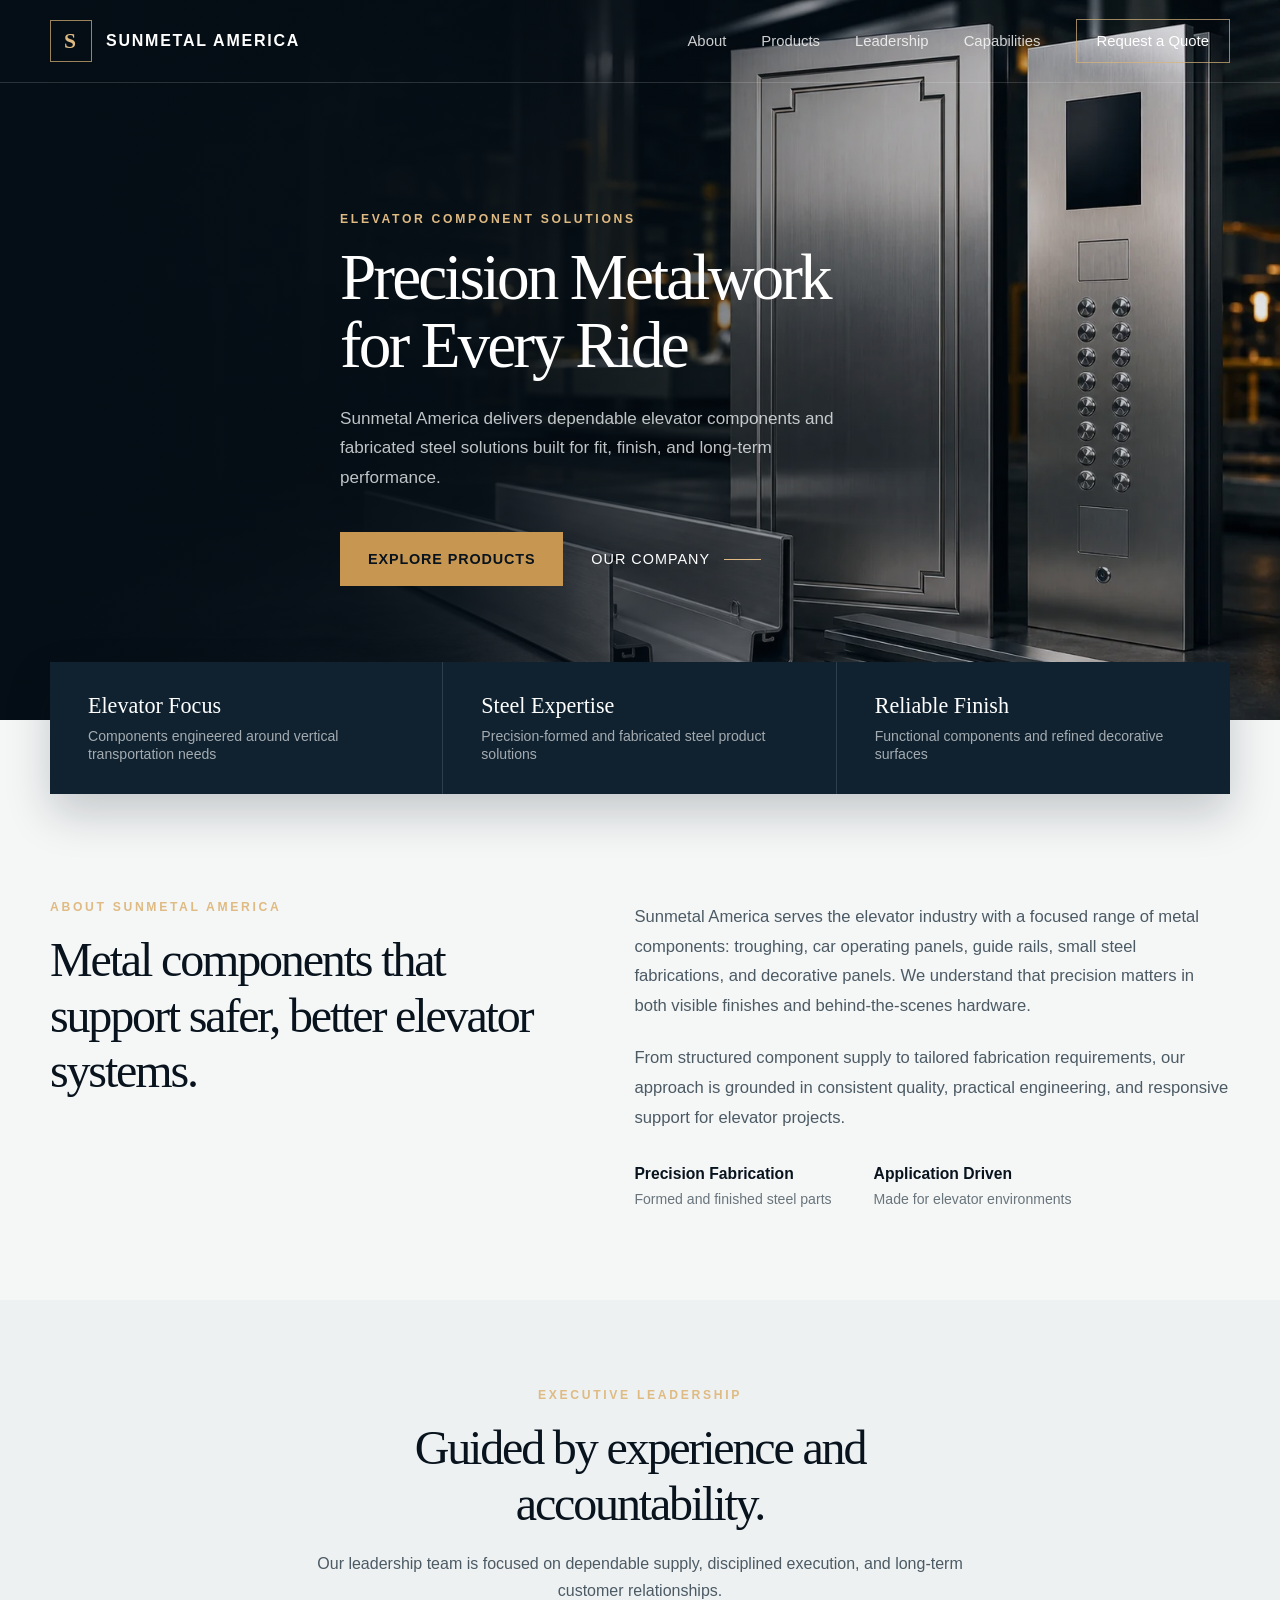
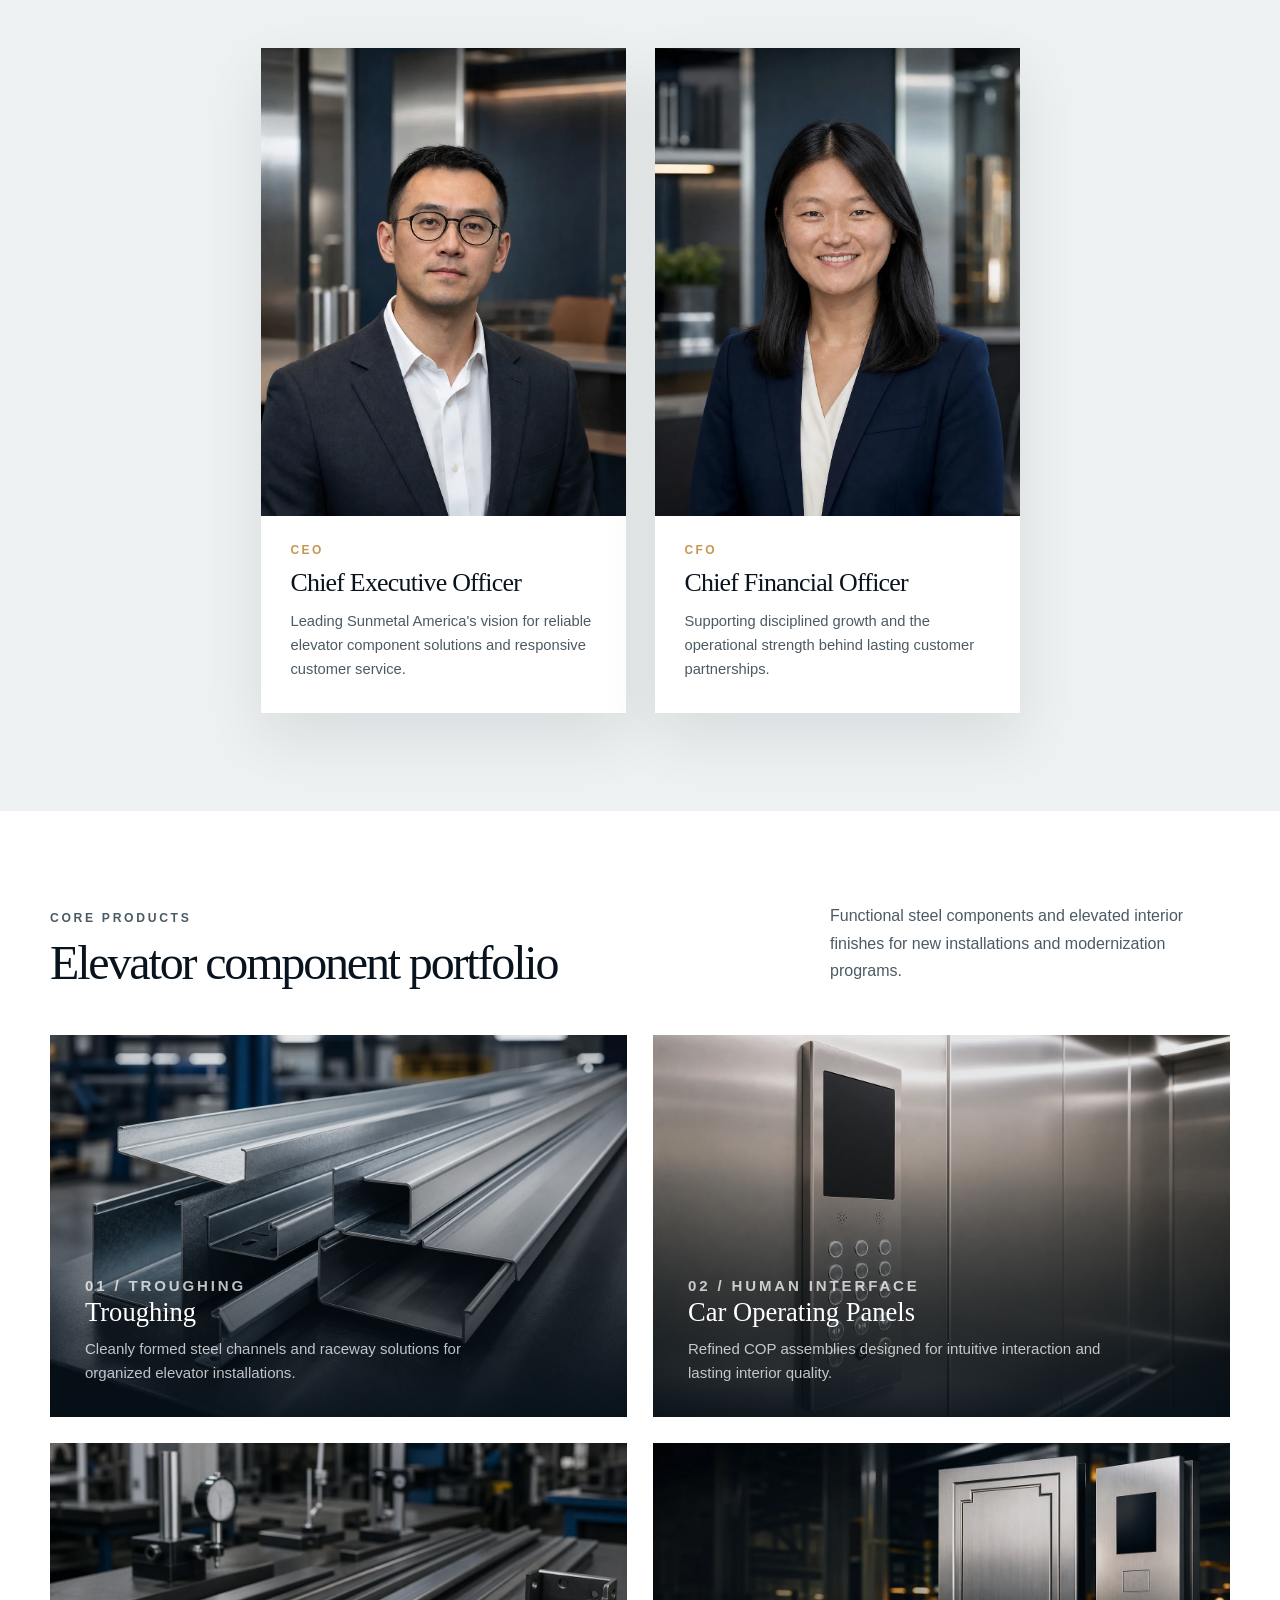
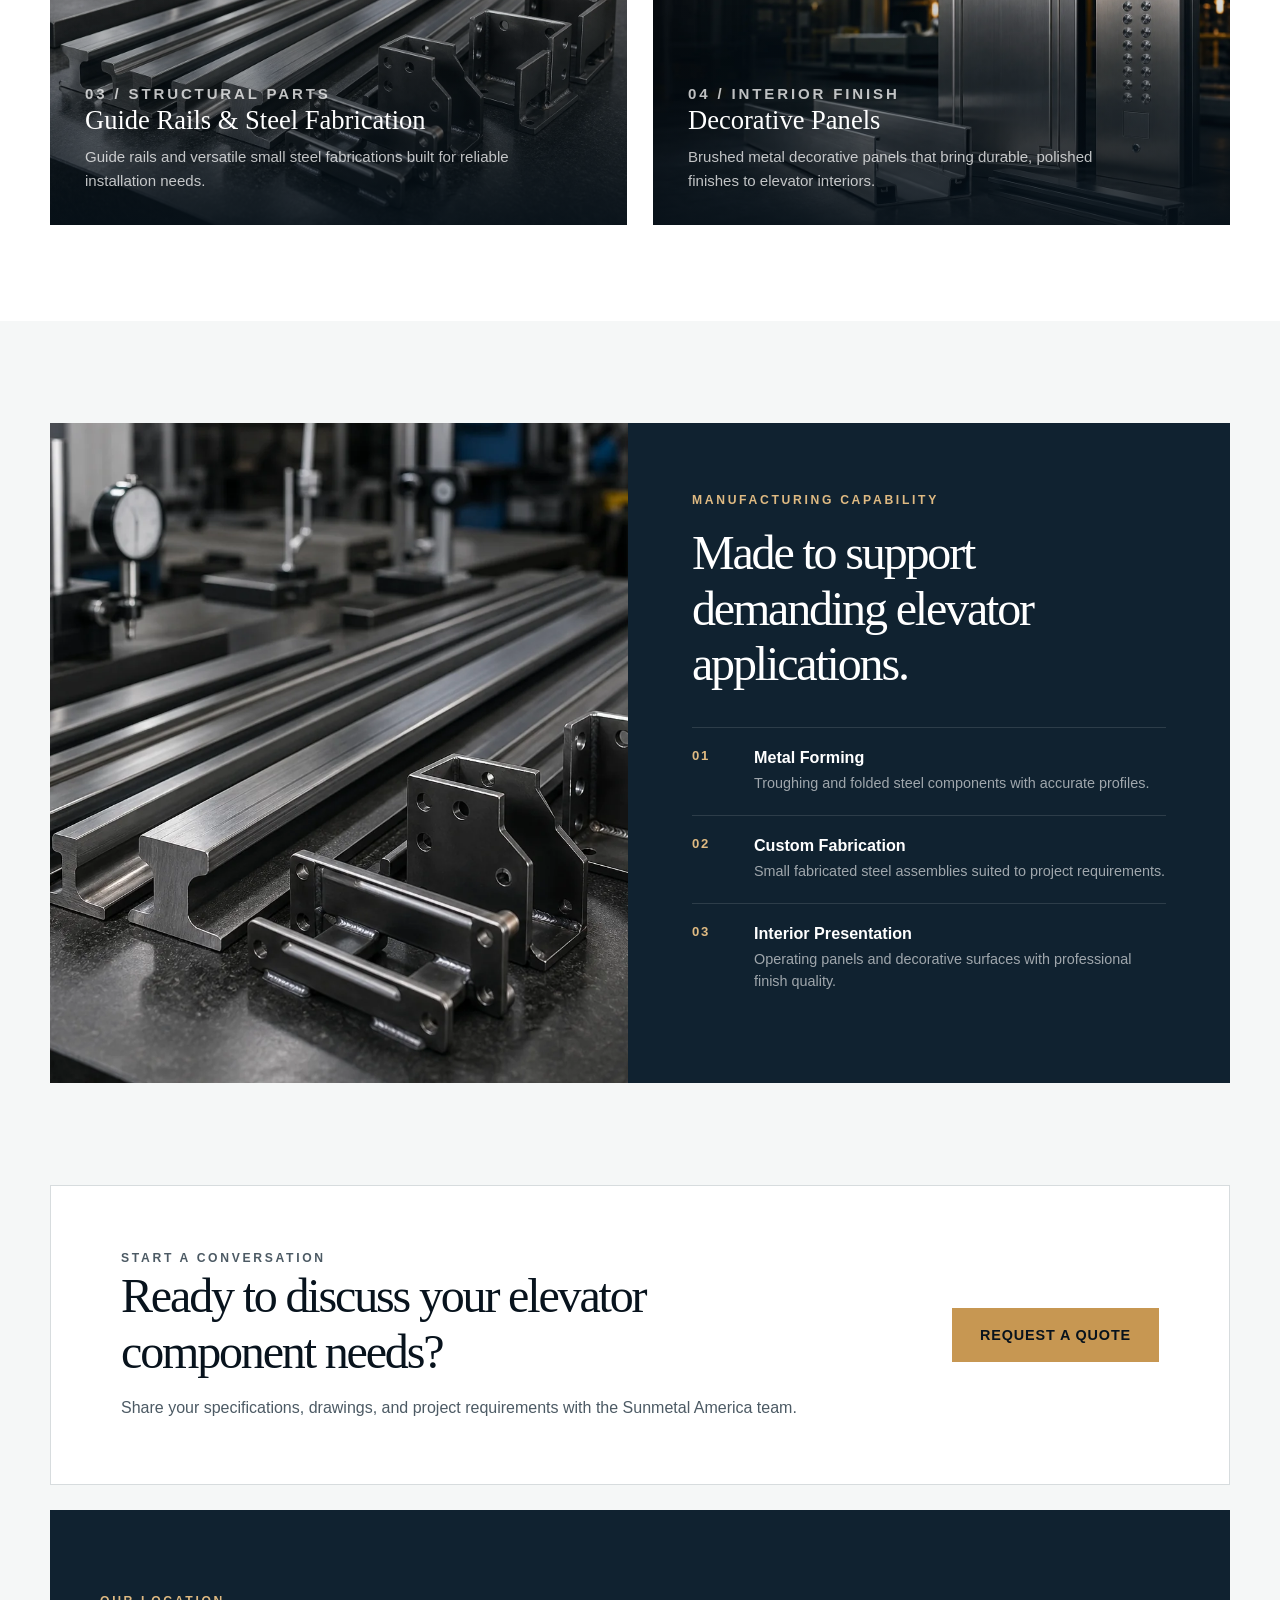
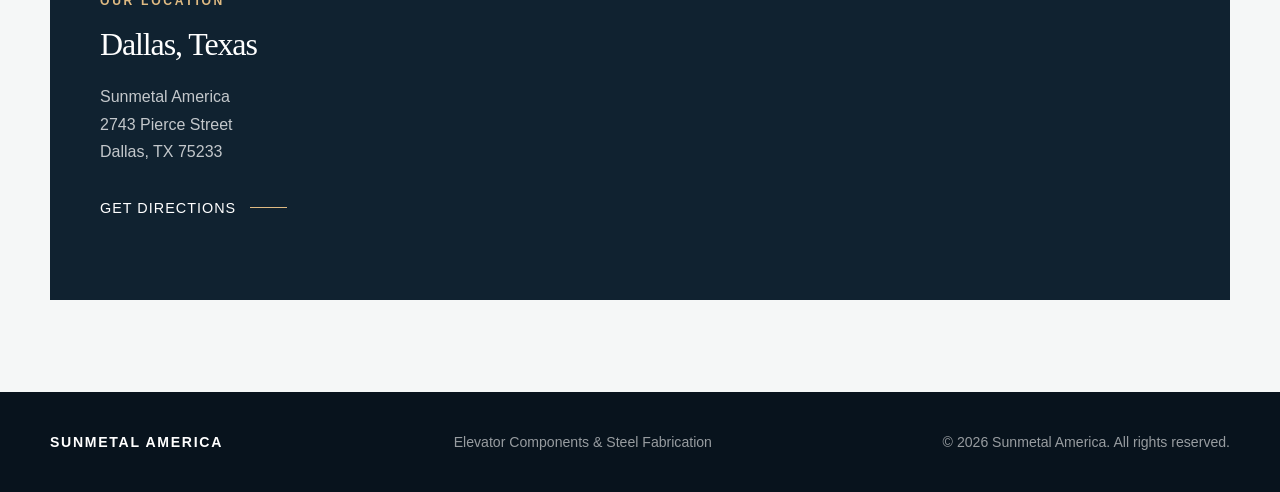
==== index.html @ 8d121ac2 "Add files via upload first upload" ====
<!doctype html>
<html lang="en">
  <head>
    <meta charset="utf-8">
    <meta name="viewport" content="width=device-width, initial-scale=1">
    <meta name="theme-color" content="#08131d">
    <title>Sunmetal America | Elevator Components &amp; Steel Fabrication</title>
    <meta name="description" content="Sunmetal America supplies precision elevator components including troughing, car operating panels, guide rails, custom steel fabrication, and decorative panels.">
    <link rel="preload" as="image" href="assets/hero.webp" type="image/webp">
    <style>
      :root {
        --navy: #08131d;
        --navy-2: #102230;
        --slate: #4c5a64;
        --steel: #d8dfe2;
        --paper: #f5f7f7;
        --white: #ffffff;
        --gold: #c79752;
        --gold-light: #dfba82;
        --line: rgba(11, 26, 38, .11);
        --shadow: 0 24px 55px rgba(6, 18, 27, .09);
        --container: min(1180px, calc(100vw - 44px));
      }

      * {
        box-sizing: border-box;
      }

      html {
        scroll-behavior: smooth;
      }

      body {
        margin: 0;
        color: var(--navy);
        background: var(--paper);
        font-family: Arial, "Helvetica Neue", sans-serif;
        -webkit-font-smoothing: antialiased;
      }

      a {
        color: inherit;
        text-decoration: none;
      }

      img {
        display: block;
        max-width: 100%;
      }

      .container {
        width: var(--container);
        margin: 0 auto;
      }

      .site-header {
        position: absolute;
        inset: 0 0 auto;
        z-index: 5;
        border-bottom: 1px solid rgba(255, 255, 255, .15);
      }

      .nav {
        height: 82px;
        display: flex;
        align-items: center;
        justify-content: space-between;
        color: var(--white);
      }

      .brand {
        display: flex;
        align-items: center;
        gap: 14px;
        letter-spacing: .11em;
        font-size: 1rem;
        font-weight: 700;
      }

      .brand-mark {
        display: grid;
        place-items: center;
        width: 42px;
        height: 42px;
        color: var(--gold-light);
        border: 1px solid rgba(220, 181, 122, .7);
        font-family: Georgia, serif;
        font-size: 1.35rem;
      }

      .nav-links {
        display: flex;
        align-items: center;
        gap: 35px;
        color: rgba(255, 255, 255, .8);
        font-size: .93rem;
      }

      .nav-links a:hover {
        color: var(--white);
      }

      .nav-quote {
        padding: 13px 20px;
        color: var(--white);
        border: 1px solid rgba(218, 181, 124, .7);
        transition: background-color .22s ease;
      }

      .nav-quote:hover {
        background: rgba(199, 151, 82, .18);
      }

      .hero {
        position: relative;
        min-height: 720px;
        display: flex;
        align-items: center;
        color: var(--white);
        overflow: hidden;
        background: var(--navy);
      }

      .hero-bg {
        position: absolute;
        inset: 0;
        width: 100%;
        height: 100%;
        object-fit: cover;
        object-position: center right;
      }

      .hero::after {
        content: "";
        position: absolute;
        inset: 0;
        background: linear-gradient(90deg, rgba(5, 14, 22, .98) 0%, rgba(5, 14, 22, .87) 35%, rgba(5, 14, 22, .36) 63%, rgba(5, 14, 22, .1) 100%);
      }

      .hero-content {
        position: relative;
        z-index: 1;
        max-width: 600px;
        padding-top: 78px;
      }

      .eyebrow {
        margin: 0 0 18px;
        color: var(--gold-light);
        text-transform: uppercase;
        letter-spacing: .22em;
        font-size: .76rem;
        font-weight: 700;
      }

      h1 {
        margin: 0 0 24px;
        max-width: 560px;
        font-family: Georgia, "Times New Roman", serif;
        font-size: clamp(3.1rem, 5.1vw, 4.6rem);
        line-height: 1.04;
        font-weight: 400;
        letter-spacing: -.045em;
      }

      .hero-copy {
        max-width: 515px;
        margin: 0 0 40px;
        color: rgba(244, 247, 248, .78);
        font-size: 1.07rem;
        line-height: 1.72;
      }

      .hero-actions {
        display: flex;
        align-items: center;
        gap: 28px;
      }

      .button {
        display: inline-flex;
        align-items: center;
        justify-content: center;
        min-height: 54px;
        padding: 0 28px;
        color: var(--navy);
        background: var(--gold);
        font-size: .9rem;
        font-weight: 700;
        letter-spacing: .06em;
        text-transform: uppercase;
        transition: transform .2s ease, background-color .2s ease;
      }

      .button:hover {
        background: var(--gold-light);
        transform: translateY(-2px);
      }

      .text-link {
        display: inline-flex;
        align-items: center;
        gap: 14px;
        color: var(--white);
        font-size: .9rem;
        letter-spacing: .07em;
        text-transform: uppercase;
      }

      .text-link::after {
        content: "";
        display: block;
        width: 37px;
        height: 1px;
        background: var(--gold-light);
      }

      .highlights {
        position: relative;
        z-index: 2;
        margin-top: -58px;
      }

      .highlight-grid {
        display: grid;
        grid-template-columns: repeat(3, 1fr);
        color: var(--white);
        background: var(--navy-2);
        box-shadow: 0 20px 46px rgba(5, 15, 23, .2);
      }

      .highlight {
        min-height: 118px;
        padding: 31px 38px;
        border-right: 1px solid rgba(255, 255, 255, .13);
      }

      .highlight:last-child {
        border: 0;
      }

      .highlight strong {
        display: block;
        margin-bottom: 8px;
        font-family: Georgia, serif;
        font-size: 1.38rem;
        font-weight: 400;
      }

      .highlight span {
        color: rgba(255, 255, 255, .62);
        font-size: .88rem;
      }

      section {
        scroll-margin-top: 25px;
      }

      .about {
        display: grid;
        grid-template-columns: .82fr 1fr;
        gap: 96px;
        padding: 106px 0 92px;
      }

      .section-title {
        margin: 0;
        font-family: Georgia, "Times New Roman", serif;
        font-size: clamp(2.25rem, 4vw, 3rem);
        line-height: 1.16;
        letter-spacing: -.045em;
        font-weight: 400;
      }

      .about-body p {
        margin: 2px 0 23px;
        color: var(--slate);
        font-size: 1.04rem;
        line-height: 1.78;
      }

      .about-points {
        display: flex;
        gap: 42px;
        padding-top: 10px;
      }

      .about-points strong {
        display: block;
        margin-bottom: 7px;
        color: var(--navy);
        font-size: .98rem;
      }

      .about-points span {
        color: #69747b;
        font-size: .88rem;
      }

      .leadership {
        padding: 88px 0 98px;
        background: #edf1f2;
      }

      .leadership-heading {
        max-width: 650px;
        margin: 0 auto 44px;
        text-align: center;
      }

      .leadership-heading .section-title {
        margin-bottom: 18px;
      }

      .leadership-heading p:last-child {
        margin: 0;
        color: var(--slate);
        font-size: 1rem;
        line-height: 1.7;
      }

      .executive-grid {
        display: grid;
        grid-template-columns: repeat(2, minmax(0, 365px));
        justify-content: center;
        gap: 29px;
      }

      .executive-card {
        overflow: hidden;
        background: var(--white);
        box-shadow: var(--shadow);
      }

      .executive-card img {
        width: 100%;
        aspect-ratio: .78;
        object-fit: cover;
        object-position: center top;
      }

      .executive-copy {
        padding: 27px 30px 32px;
      }

      .executive-role {
        margin: 0 0 11px;
        color: var(--gold);
        font-size: .75rem;
        font-weight: 700;
        letter-spacing: .2em;
        text-transform: uppercase;
      }

      .executive-copy h3 {
        margin: 0 0 12px;
        font-family: Georgia, "Times New Roman", serif;
        font-size: 1.62rem;
        font-weight: 400;
        letter-spacing: -.03em;
      }

      .executive-copy p:last-child {
        margin: 0;
        color: var(--slate);
        font-size: .92rem;
        line-height: 1.62;
      }

      .products {
        padding: 91px 0 96px;
        background: var(--white);
      }

      .products-heading {
        display: flex;
        justify-content: space-between;
        align-items: end;
        gap: 40px;
        margin-bottom: 44px;
      }

      .products-heading p {
        max-width: 400px;
        margin: 0 0 7px;
        color: var(--slate);
        line-height: 1.7;
      }

      .product-grid {
        display: grid;
        grid-template-columns: repeat(2, 1fr);
        gap: 26px;
      }

      .product-card {
        position: relative;
        min-height: 382px;
        display: flex;
        align-items: end;
        overflow: hidden;
        background: var(--navy);
      }

      .product-card img {
        position: absolute;
        inset: 0;
        width: 100%;
        height: 100%;
        object-fit: cover;
        transition: transform .55s ease;
      }

      .product-card:hover img {
        transform: scale(1.045);
      }

      .product-card::after {
        content: "";
        position: absolute;
        inset: 0;
        background: linear-gradient(0deg, rgba(6, 16, 24, .9) 0%, rgba(6, 16, 24, .1) 62%);
      }

      .product-body {
        position: relative;
        z-index: 1;
        width: 100%;
        padding: 33px 35px;
        color: var(--white);
      }

      .product-no {
        margin: 0 0 13px;
        color: var(--gold-light);
        font-size: .76rem;
        font-weight: 700;
        letter-spacing: .19em;
      }

      .product-body h3 {
        margin: 0 0 9px;
        font-family: Georgia, serif;
        font-size: 1.66rem;
        font-weight: 400;
      }

      .product-body p {
        margin: 0;
        max-width: 430px;
        color: rgba(255, 255, 255, .74);
        font-size: .94rem;
        line-height: 1.55;
      }

      .card-panel img {
        object-position: right center;
      }

      .capability {
        padding: 102px 0;
      }

      .capability-box {
        display: grid;
        grid-template-columns: .96fr 1fr;
        overflow: hidden;
        background: var(--navy-2);
        color: var(--white);
      }

      .capability-box img {
        width: 100%;
        height: 100%;
        min-height: 500px;
        object-fit: cover;
      }

      .capability-copy {
        padding: 70px 64px;
      }

      .capability-copy .section-title {
        max-width: 430px;
        margin-bottom: 35px;
      }

      .process-list {
        display: grid;
        gap: 0;
        margin: 0;
        padding: 0;
        list-style: none;
      }

      .process-list li {
        display: grid;
        grid-template-columns: 62px 1fr;
        padding: 20px 0;
        border-top: 1px solid rgba(255, 255, 255, .12);
      }

      .process-list b {
        color: var(--gold-light);
        font-size: .82rem;
        letter-spacing: .14em;
      }

      .process-list strong {
        display: block;
        margin-bottom: 6px;
        font-size: 1.01rem;
      }

      .process-list span {
        color: rgba(255, 255, 255, .6);
        font-size: .9rem;
        line-height: 1.52;
      }

      .contact {
        padding: 0 0 92px;
      }

      .contact-inner {
        display: flex;
        justify-content: space-between;
        align-items: center;
        gap: 40px;
        padding: 63px 70px;
        border: 1px solid #d7dcde;
        background: var(--white);
      }

      .contact-inner .section-title {
        max-width: 590px;
        margin-bottom: 16px;
      }

      .contact-inner p {
        margin: 0;
        color: var(--slate);
        line-height: 1.6;
      }

      .location {
        display: grid;
        grid-template-columns: .72fr 1.28fr;
        margin-top: 25px;
        overflow: hidden;
        color: var(--white);
        background: var(--navy-2);
      }

      .location-copy {
        display: flex;
        flex-direction: column;
        justify-content: center;
        padding: 54px 50px;
      }

      .location-copy h3 {
        margin: 0 0 20px;
        font-family: Georgia, "Times New Roman", serif;
        font-size: 2rem;
        font-weight: 400;
        letter-spacing: -.035em;
      }

      .location-copy address {
        margin: 0 0 34px;
        color: rgba(255, 255, 255, .75);
        font-size: 1rem;
        font-style: normal;
        line-height: 1.72;
      }

      .location-copy .text-link {
        width: fit-content;
      }

      .map-frame {
        width: 100%;
        height: 390px;
        border: 0;
        filter: grayscale(.3) contrast(1.04);
      }

      .site-footer {
        padding: 42px 0;
        color: rgba(255, 255, 255, .58);
        background: var(--navy);
      }

      .footer-inner {
        display: flex;
        justify-content: space-between;
        align-items: center;
        gap: 30px;
        font-size: .88rem;
      }

      .footer-brand {
        color: var(--white);
        font-weight: 700;
        letter-spacing: .12em;
      }

      @media (max-width: 880px) {
        .nav-links a:not(.nav-quote) {
          display: none;
        }

        .hero {
          min-height: 680px;
        }

        .hero-bg {
          object-position: 70% center;
        }

        .hero::after {
          background: linear-gradient(90deg, rgba(5, 14, 22, .98) 0%, rgba(5, 14, 22, .88) 60%, rgba(5, 14, 22, .4) 100%);
        }

        .highlight-grid,
        .about,
        .capability-box {
          grid-template-columns: 1fr;
        }

        .highlight {
          border-right: 0;
          border-bottom: 1px solid rgba(255, 255, 255, .13);
        }

        .about {
          gap: 38px;
          padding: 82px 0 74px;
        }

        .leadership {
          padding: 75px 0 82px;
        }

        .products-heading,
        .contact-inner {
          display: block;
        }

        .capability-copy,
        .contact-inner {
          padding: 50px 38px;
        }

        .contact-inner .button {
          margin-top: 32px;
        }

        .location-copy {
          padding: 48px 38px;
        }
      }

      @media (max-width: 650px) {
        :root {
          --container: calc(100vw - 34px);
        }

        .nav {
          height: 74px;
        }

        .brand {
          font-size: .84rem;
        }

        .brand-mark {
          width: 37px;
          height: 37px;
        }

        .nav-quote {
          padding: 11px 14px;
          font-size: .78rem;
        }

        .hero {
          min-height: 650px;
        }

        .hero-content {
          padding-top: 72px;
        }

        h1 {
          font-size: 2.7rem;
        }

        .hero-copy {
          font-size: .96rem;
        }

        .hero-actions {
          align-items: start;
          flex-direction: column;
          gap: 25px;
        }

        .highlights {
          margin-top: 0;
        }

        .highlight {
          min-height: auto;
          padding: 25px 26px;
        }

        .about-points {
          gap: 22px;
          flex-direction: column;
        }

        .leadership {
          padding: 62px 0 66px;
        }

        .leadership-heading {
          margin-bottom: 31px;
          text-align: left;
        }

        .executive-grid {
          grid-template-columns: 1fr;
          gap: 20px;
        }

        .products {
          padding: 69px 0;
        }

        .products-heading {
          margin-bottom: 32px;
        }

        .product-grid {
          grid-template-columns: 1fr;
          gap: 18px;
        }

        .product-card {
          min-height: 318px;
        }

        .product-body {
          padding: 27px 25px;
        }

        .capability {
          padding: 72px 0;
        }

        .capability-box img {
          min-height: 290px;
        }

        .capability-copy {
          padding: 43px 26px;
        }

        .process-list li {
          grid-template-columns: 48px 1fr;
        }

        .contact {
          padding-bottom: 65px;
        }

        .contact-inner {
          padding: 42px 25px;
        }

        .location {
          grid-template-columns: 1fr;
        }

        .location-copy {
          padding: 40px 25px;
        }

        .location-copy h3 {
          font-size: 1.75rem;
        }

        .map-frame {
          height: 320px;
        }

        .footer-inner {
          flex-direction: column;
          align-items: start;
        }
      }
    </style>
  </head>
  <body>
    <header class="site-header">
      <nav class="nav container" aria-label="Main navigation">
        <a class="brand" href="#" aria-label="Sunmetal America home">
          <span class="brand-mark" aria-hidden="true">S</span>
          <span>SUNMETAL AMERICA</span>
        </a>
        <div class="nav-links">
          <a href="#about">About</a>
          <a href="#products">Products</a>
          <a href="#leadership">Leadership</a>
          <a href="#capabilities">Capabilities</a>
          <a class="nav-quote" href="#contact">Request a Quote</a>
        </div>
      </nav>
    </header>

    <main>
      <section class="hero" aria-label="Sunmetal America introduction">
        <img class="hero-bg" src="assets/hero.webp" alt="Stainless elevator components including decorative panel and operating panel" fetchpriority="high">
        <div class="container hero-content">
          <p class="eyebrow">Elevator Component Solutions</p>
          <h1>Precision Metalwork for Every Ride</h1>
          <p class="hero-copy">Sunmetal America delivers dependable elevator components and fabricated steel solutions built for fit, finish, and long-term performance.</p>
          <div class="hero-actions">
            <a class="button" href="#products">Explore Products</a>
            <a class="text-link" href="#about">Our Company</a>
          </div>
        </div>
      </section>

      <aside class="highlights container" aria-label="Company strengths">
        <div class="highlight-grid">
          <div class="highlight">
            <strong>Elevator Focus</strong>
            <span>Components engineered around vertical transportation needs</span>
          </div>
          <div class="highlight">
            <strong>Steel Expertise</strong>
            <span>Precision-formed and fabricated steel product solutions</span>
          </div>
          <div class="highlight">
            <strong>Reliable Finish</strong>
            <span>Functional components and refined decorative surfaces</span>
          </div>
        </div>
      </aside>

      <section class="about container" id="about">
        <div>
          <p class="eyebrow">About Sunmetal America</p>
          <h2 class="section-title">Metal components that support safer, better elevator systems.</h2>
        </div>
        <div class="about-body">
          <p>Sunmetal America serves the elevator industry with a focused range of metal components: troughing, car operating panels, guide rails, small steel fabrications, and decorative panels. We understand that precision matters in both visible finishes and behind-the-scenes hardware.</p>
          <p>From structured component supply to tailored fabrication requirements, our approach is grounded in consistent quality, practical engineering, and responsive support for elevator projects.</p>
          <div class="about-points">
            <div>
              <strong>Precision Fabrication</strong>
              <span>Formed and finished steel parts</span>
            </div>
            <div>
              <strong>Application Driven</strong>
              <span>Made for elevator environments</span>
            </div>
          </div>
        </div>
      </section>

      <section class="leadership" id="leadership">
        <div class="container">
          <div class="leadership-heading">
            <p class="eyebrow">Executive Leadership</p>
            <h2 class="section-title">Guided by experience and accountability.</h2>
            <p>Our leadership team is focused on dependable supply, disciplined execution, and long-term customer relationships.</p>
          </div>
          <div class="executive-grid">
            <article class="executive-card">
              <img src="assets/ceo-portrait.webp" alt="Chief Executive Officer of Sunmetal America" loading="lazy">
              <div class="executive-copy">
                <p class="executive-role">CEO</p>
                <h3>Chief Executive Officer</h3>
                <p>Leading Sunmetal America's vision for reliable elevator component solutions and responsive customer service.</p>
              </div>
            </article>
            <article class="executive-card">
              <img src="assets/cfo-portrait.webp" alt="Chief Financial Officer of Sunmetal America" loading="lazy">
              <div class="executive-copy">
                <p class="executive-role">CFO</p>
                <h3>Chief Financial Officer</h3>
                <p>Supporting disciplined growth and the operational strength behind lasting customer partnerships.</p>
              </div>
            </article>
          </div>
        </div>
      </section>

      <section class="products" id="products">
        <div class="container">
          <div class="products-heading">
            <div>
              <p class="eyebrow">Core Products</p>
              <h2 class="section-title">Elevator component portfolio</h2>
            </div>
            <p>Functional steel components and elevated interior finishes for new installations and modernization programs.</p>
          </div>
          <div class="product-grid">
            <article class="product-card">
              <img src="assets/troughing.webp" alt="Formed steel elevator troughing channels" loading="lazy">
              <div class="product-body">
                <p class="product-no">01 / TROUGHING</p>
                <h3>Troughing</h3>
                <p>Cleanly formed steel channels and raceway solutions for organized elevator installations.</p>
              </div>
            </article>
            <article class="product-card">
              <img src="assets/cop.webp" alt="Stainless elevator car operating panel" loading="lazy">
              <div class="product-body">
                <p class="product-no">02 / HUMAN INTERFACE</p>
                <h3>Car Operating Panels</h3>
                <p>Refined COP assemblies designed for intuitive interaction and lasting interior quality.</p>
              </div>
            </article>
            <article class="product-card">
              <img src="assets/fabrication.webp" alt="Elevator guide rail profiles and fabricated steel brackets" loading="lazy">
              <div class="product-body">
                <p class="product-no">03 / STRUCTURAL PARTS</p>
                <h3>Guide Rails &amp; Steel Fabrication</h3>
                <p>Guide rails and versatile small steel fabrications built for reliable installation needs.</p>
              </div>
            </article>
            <article class="product-card card-panel">
              <img src="assets/hero.webp" alt="Brushed steel decorative elevator panel" loading="lazy">
              <div class="product-body">
                <p class="product-no">04 / INTERIOR FINISH</p>
                <h3>Decorative Panels</h3>
                <p>Brushed metal decorative panels that bring durable, polished finishes to elevator interiors.</p>
              </div>
            </article>
          </div>
        </div>
      </section>

      <section class="capability container" id="capabilities">
        <div class="capability-box">
          <img src="assets/fabrication.webp" alt="Precision fabricated guide rails and steel mounting components" loading="lazy">
          <div class="capability-copy">
            <p class="eyebrow">Manufacturing Capability</p>
            <h2 class="section-title">Made to support demanding elevator applications.</h2>
            <ul class="process-list">
              <li>
                <b>01</b>
                <div>
                  <strong>Metal Forming</strong>
                  <span>Troughing and folded steel components with accurate profiles.</span>
                </div>
              </li>
              <li>
                <b>02</b>
                <div>
                  <strong>Custom Fabrication</strong>
                  <span>Small fabricated steel assemblies suited to project requirements.</span>
                </div>
              </li>
              <li>
                <b>03</b>
                <div>
                  <strong>Interior Presentation</strong>
                  <span>Operating panels and decorative surfaces with professional finish quality.</span>
                </div>
              </li>
            </ul>
          </div>
        </div>
      </section>

      <section class="contact container" id="contact">
        <div class="contact-inner">
          <div>
            <p class="eyebrow">Start a Conversation</p>
            <h2 class="section-title">Ready to discuss your elevator component needs?</h2>
            <p>Share your specifications, drawings, and project requirements with the Sunmetal America team.</p>
          </div>
          <a class="button" href="mailto:sales@sunmetalamerica.com?subject=Elevator%20Component%20Inquiry">Request a Quote</a>
        </div>
        <div class="location" aria-label="Sunmetal America location">
          <div class="location-copy">
            <p class="eyebrow">Our Location</p>
            <h3>Dallas, Texas</h3>
            <address>
              Sunmetal America<br>
              2743 Pierce Street<br>
              Dallas, TX 75233
            </address>
            <a class="text-link" href="https://www.google.com/maps/search/?api=1&amp;query=2743+Pierce+Street,+Dallas,+TX+75233" target="_blank" rel="noopener noreferrer">Get Directions</a>
          </div>
          <iframe
            class="map-frame"
            title="Map showing Sunmetal America at 2743 Pierce Street, Dallas, Texas"
            src="https://www.google.com/maps?q=2743+Pierce+Street,+Dallas,+TX+75233&amp;output=embed"
            loading="lazy"
            referrerpolicy="no-referrer-when-downgrade"
            allowfullscreen>
          </iframe>
        </div>
      </section>
    </main>

    <footer class="site-footer">
      <div class="container footer-inner">
        <span class="footer-brand">SUNMETAL AMERICA</span>
        <span>Elevator Components &amp; Steel Fabrication</span>
        <span>&copy; 2026 Sunmetal America. All rights reserved.</span>
      </div>
    </footer>
  </body>
</html>
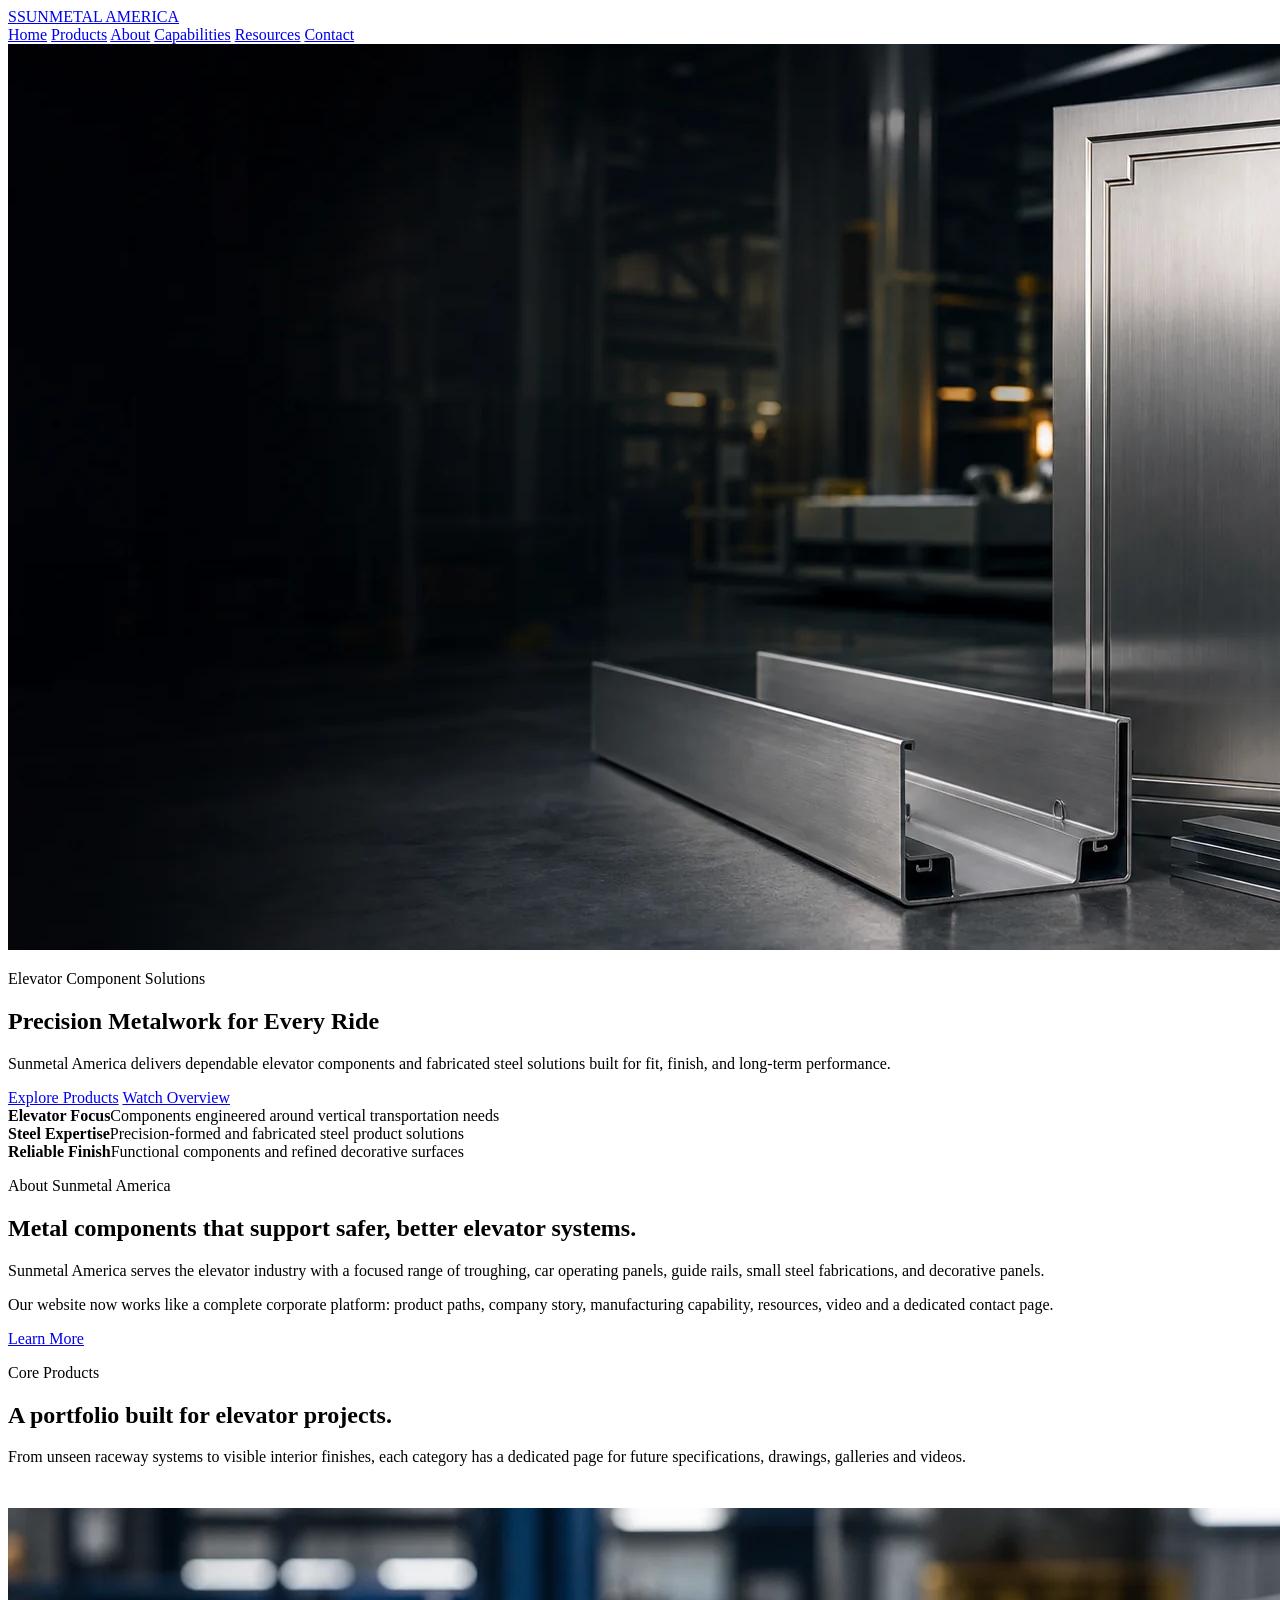
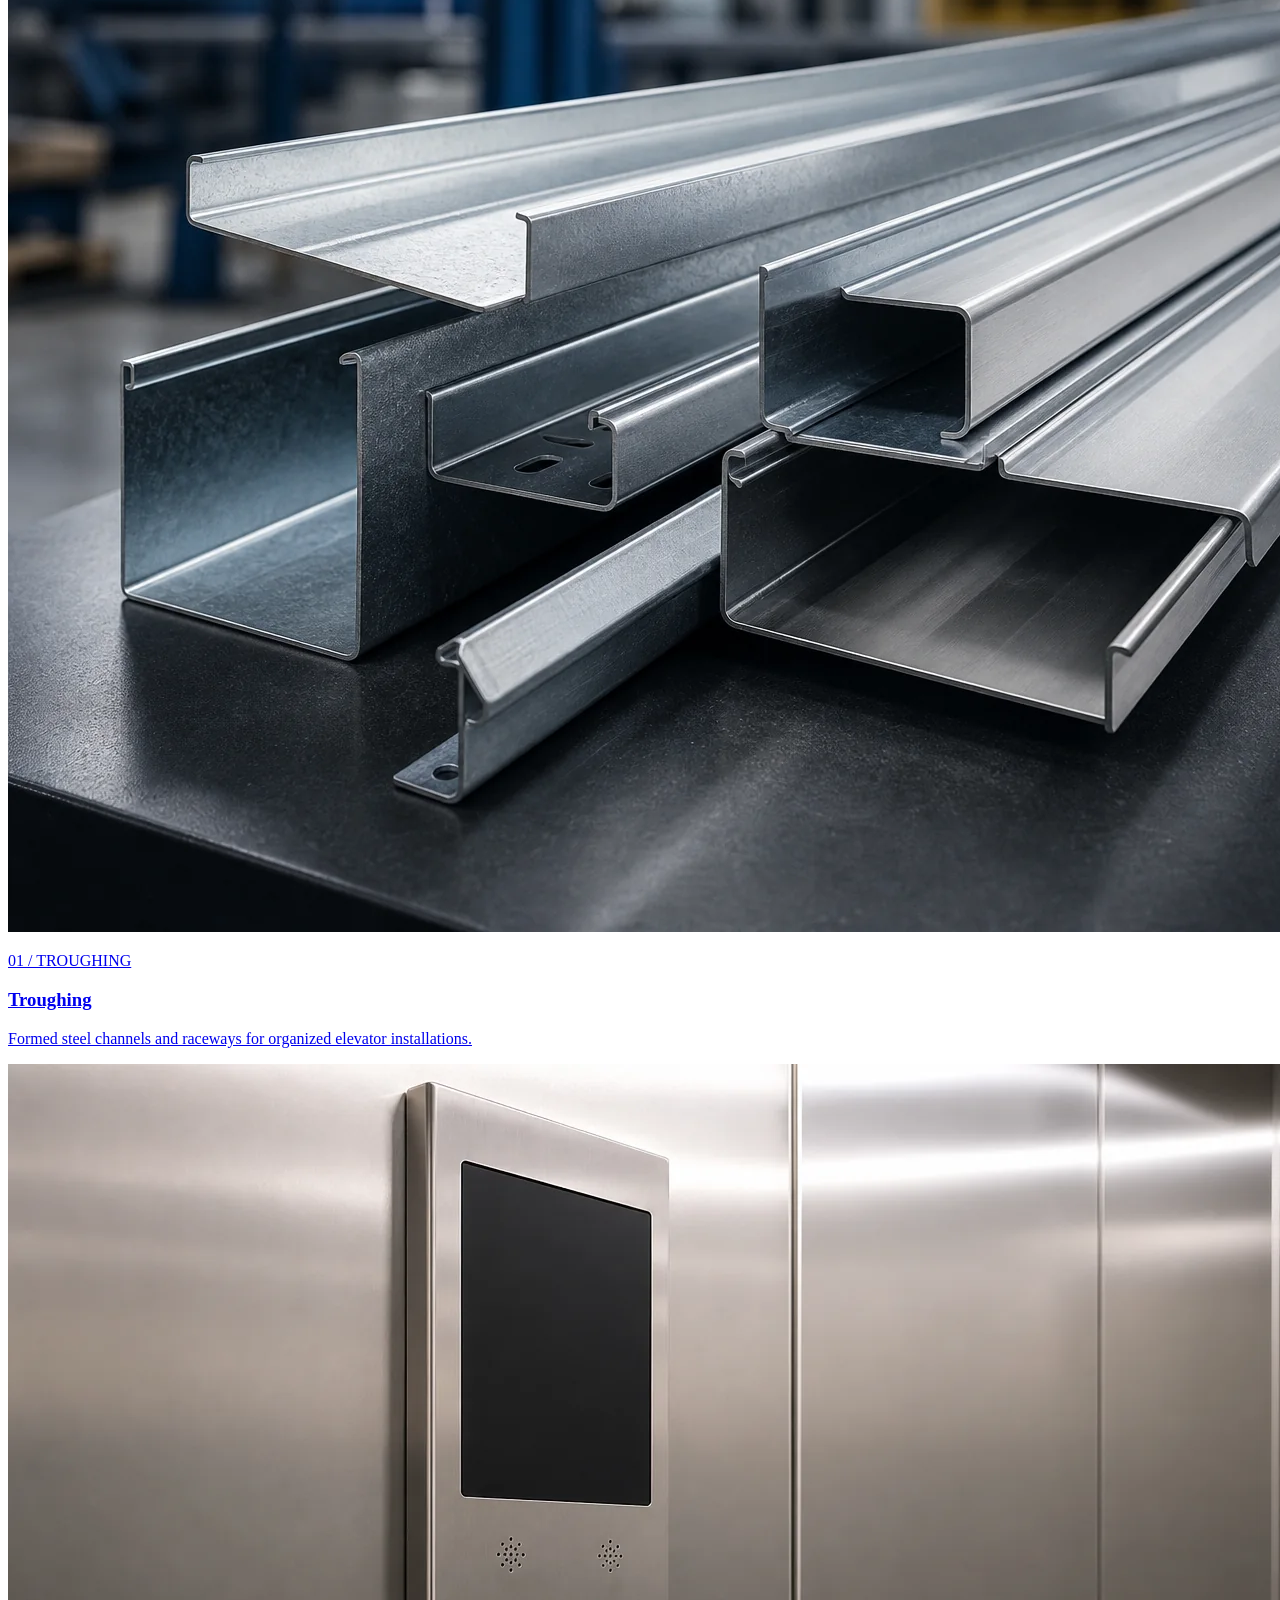
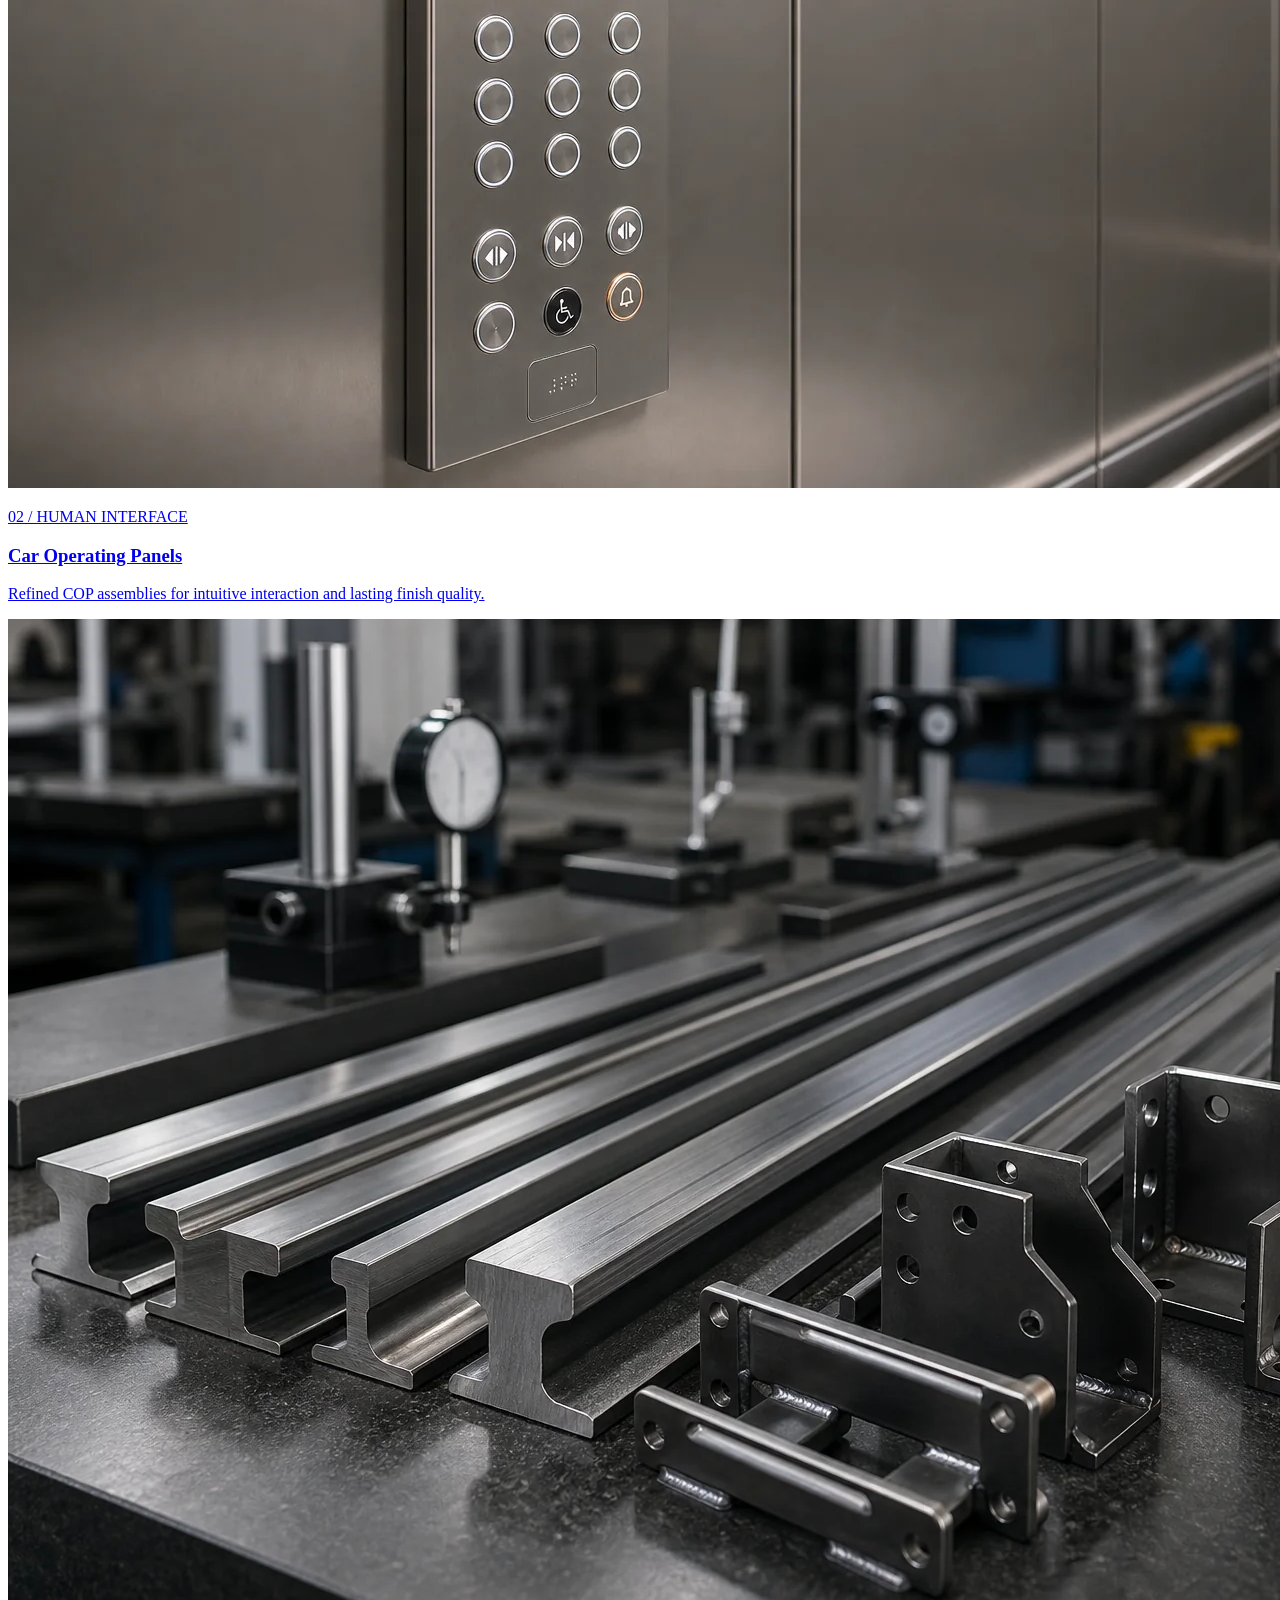
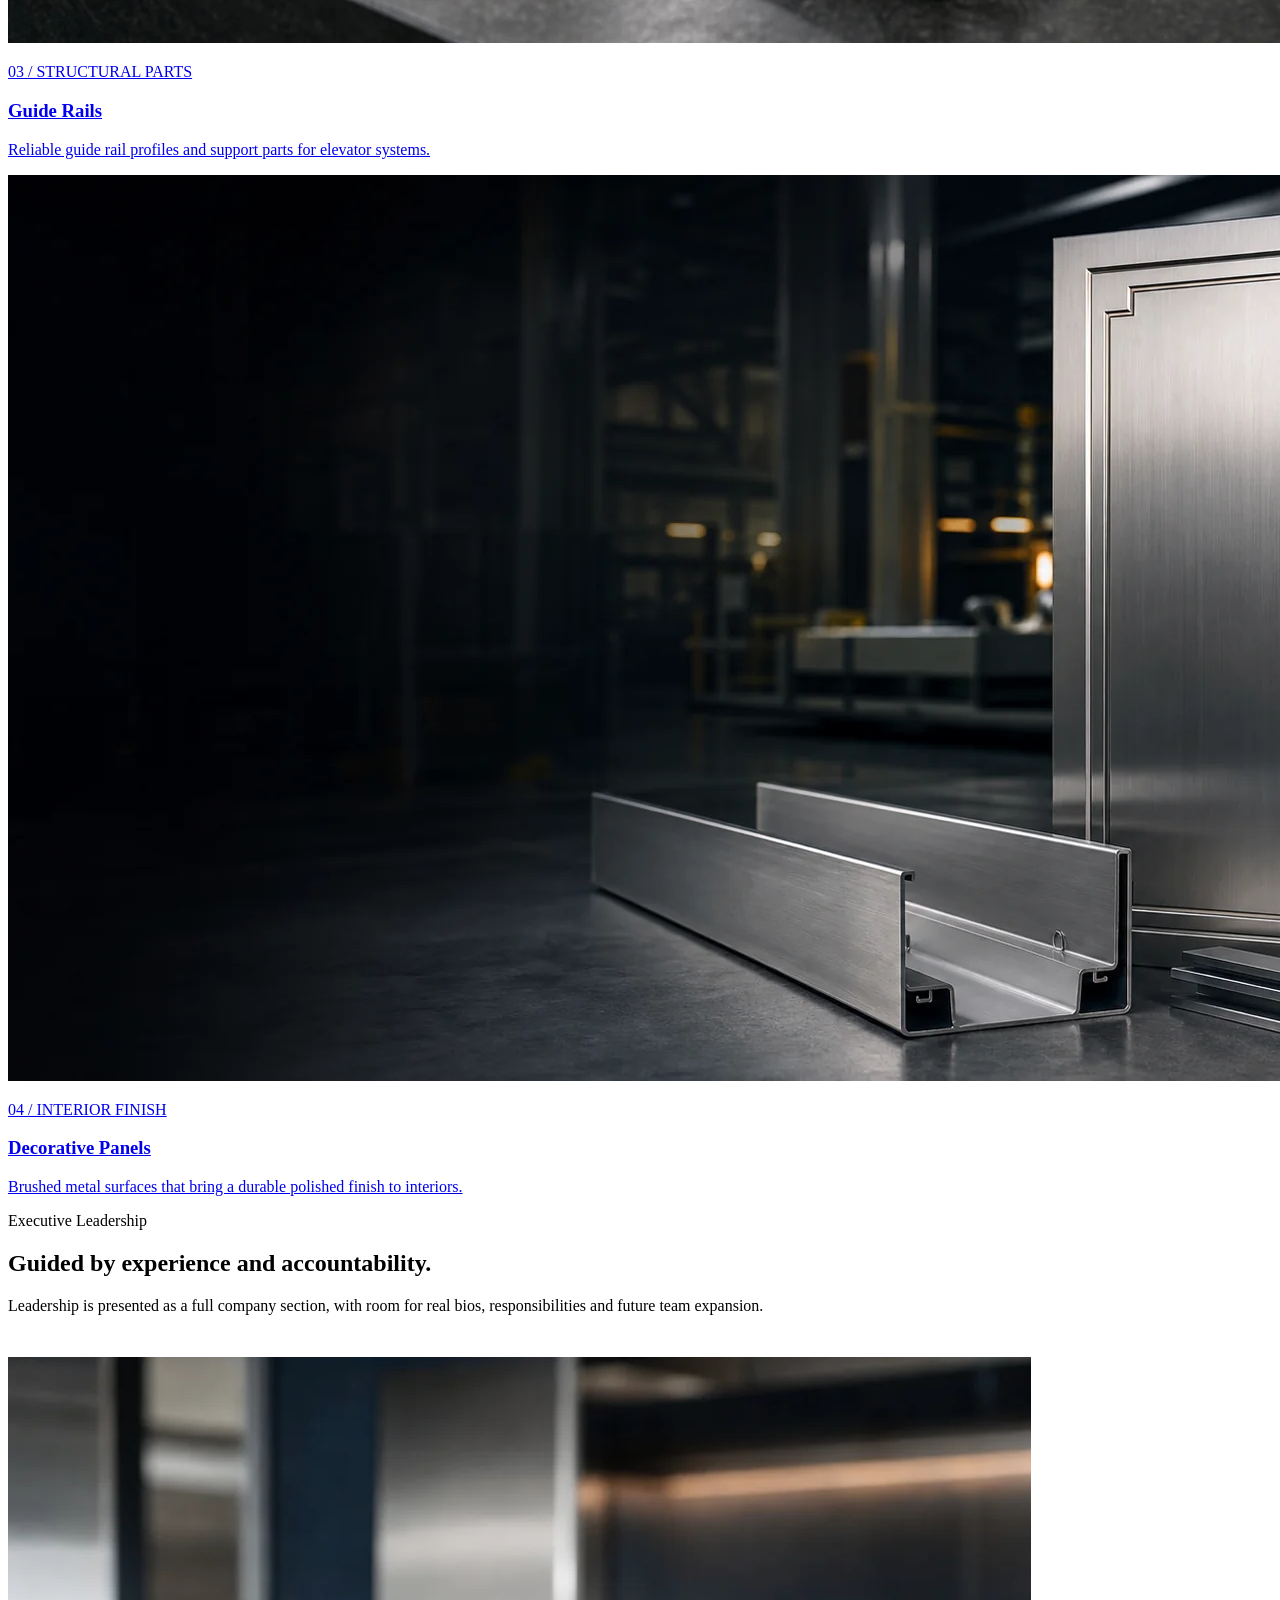
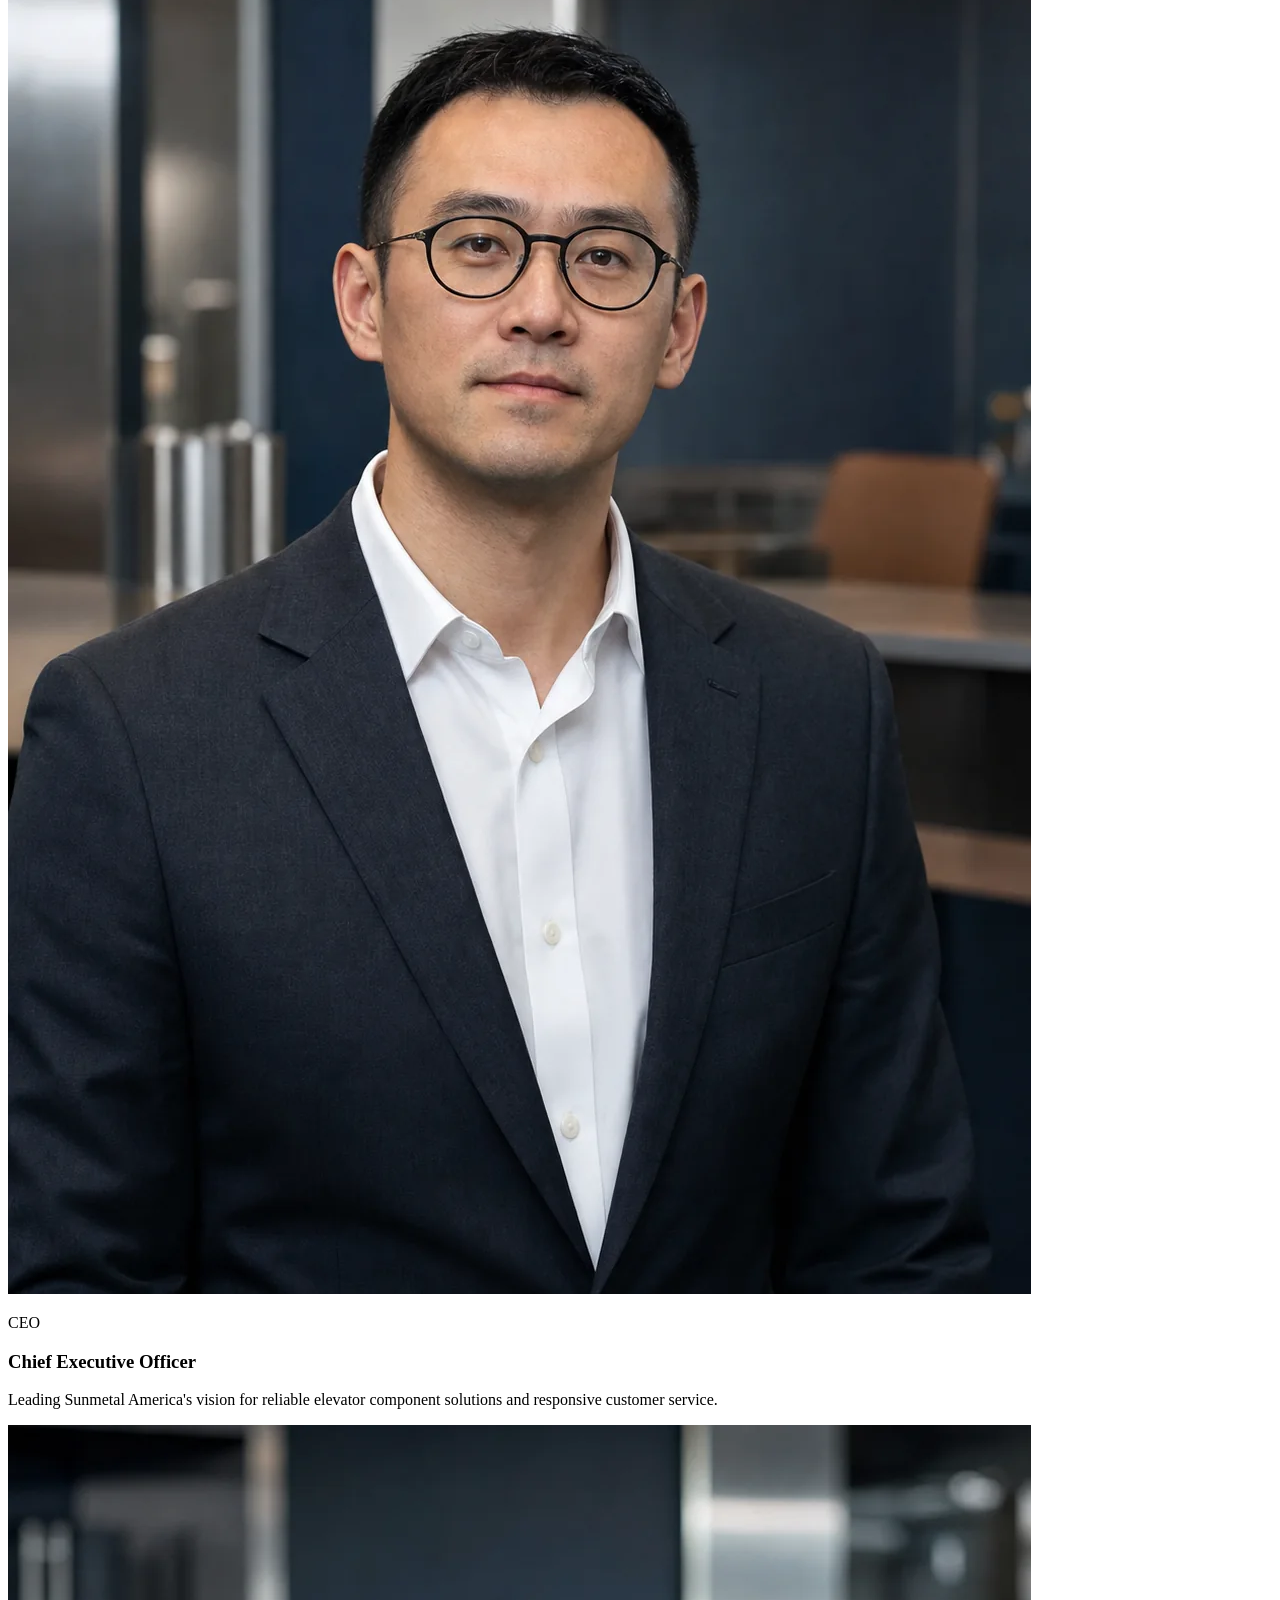
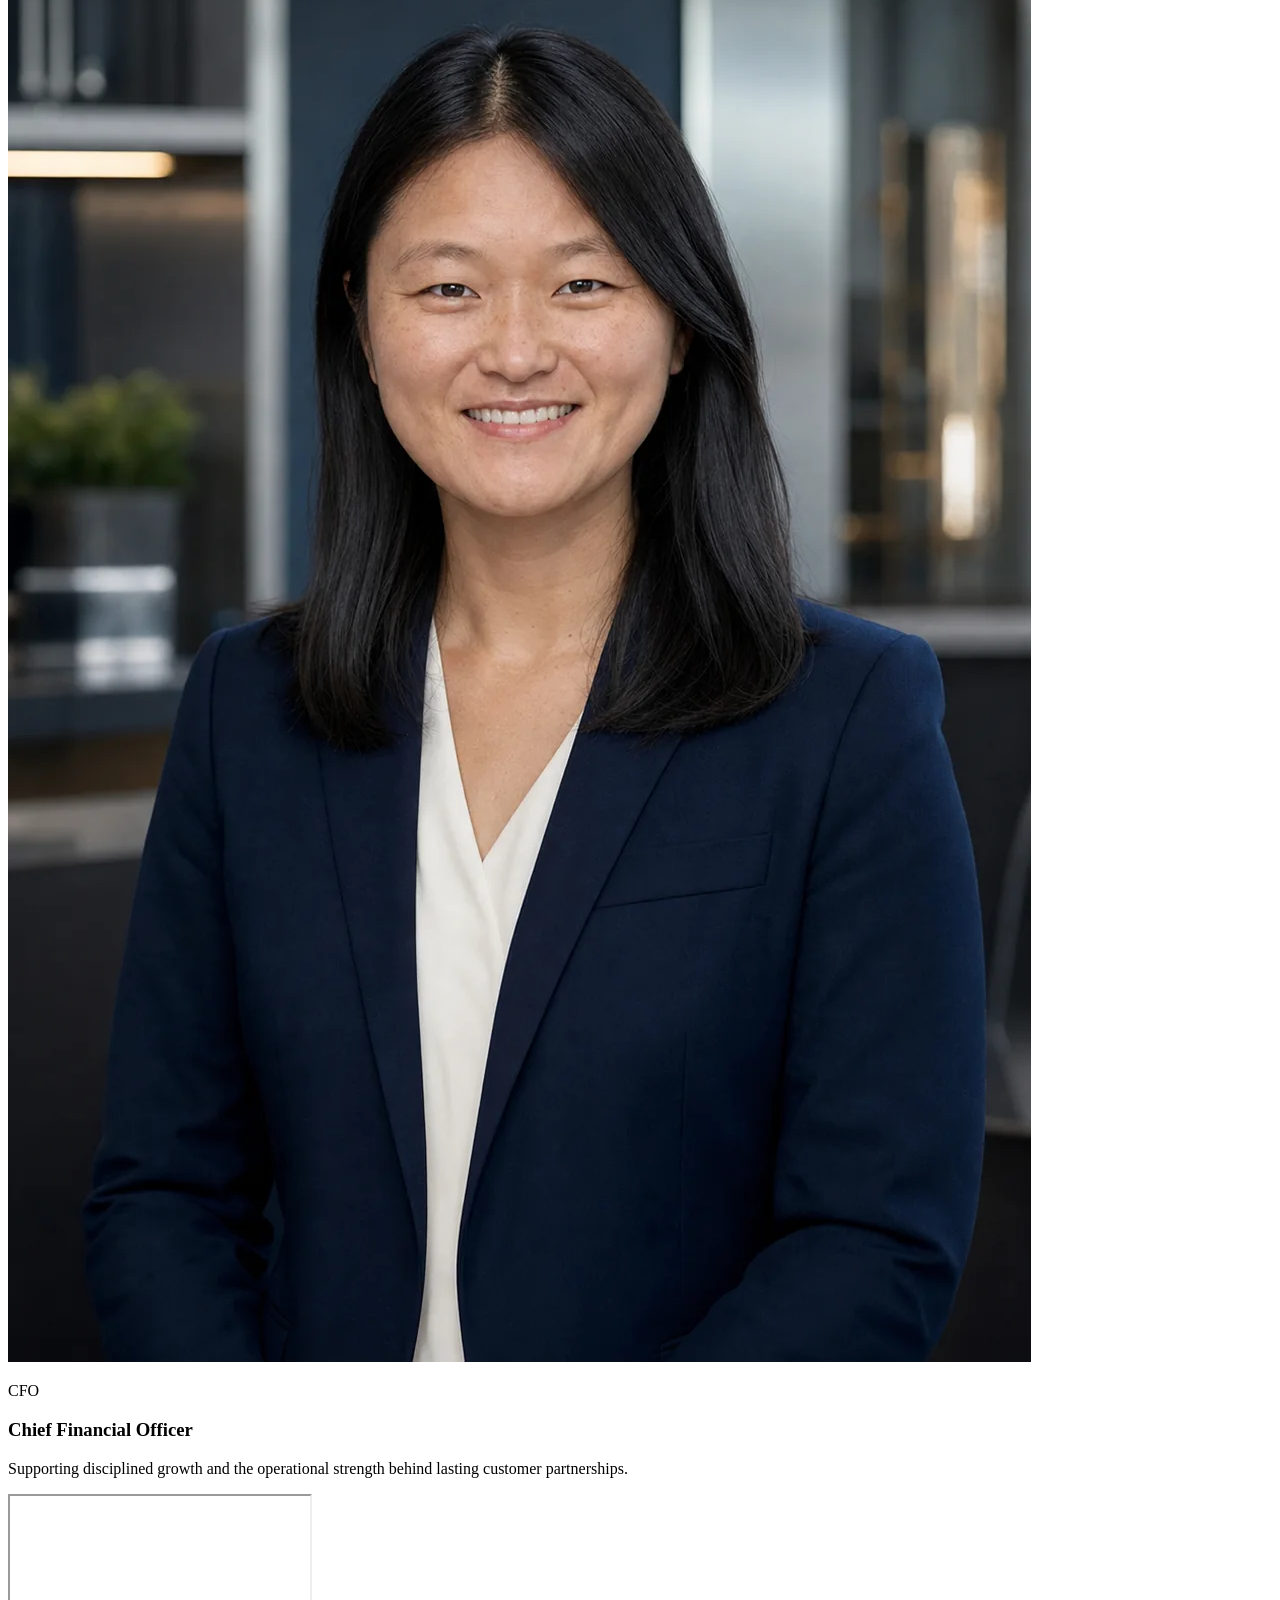
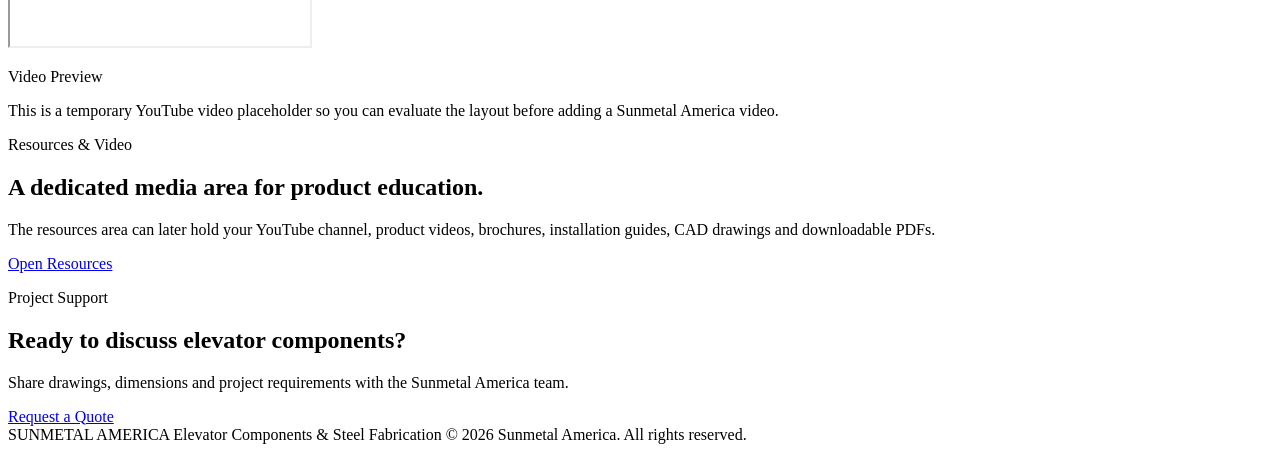
==== commit 2d21f754: "Add files via upload" ====
--- a/index.html
+++ b/index.html
@@ -7,815 +7,19 @@
     <title>Sunmetal America | Elevator Components &amp; Steel Fabrication</title>
     <meta name="description" content="Sunmetal America supplies precision elevator components including troughing, car operating panels, guide rails, custom steel fabrication, and decorative panels.">
     <link rel="preload" as="image" href="assets/hero.webp" type="image/webp">
-    <style>
-      :root {
-        --navy: #08131d;
-        --navy-2: #102230;
-        --slate: #4c5a64;
-        --steel: #d8dfe2;
-        --paper: #f5f7f7;
-        --white: #ffffff;
-        --gold: #c79752;
-        --gold-light: #dfba82;
-        --line: rgba(11, 26, 38, .11);
-        --shadow: 0 24px 55px rgba(6, 18, 27, .09);
-        --container: min(1180px, calc(100vw - 44px));
-      }
-
-      * {
-        box-sizing: border-box;
-      }
-
-      html {
-        scroll-behavior: smooth;
-      }
-
-      body {
-        margin: 0;
-        color: var(--navy);
-        background: var(--paper);
-        font-family: Arial, "Helvetica Neue", sans-serif;
-        -webkit-font-smoothing: antialiased;
-      }
-
-      a {
-        color: inherit;
-        text-decoration: none;
-      }
-
-      img {
-        display: block;
-        max-width: 100%;
-      }
-
-      .container {
-        width: var(--container);
-        margin: 0 auto;
-      }
-
-      .site-header {
-        position: absolute;
-        inset: 0 0 auto;
-        z-index: 5;
-        border-bottom: 1px solid rgba(255, 255, 255, .15);
-      }
-
-      .nav {
-        height: 82px;
-        display: flex;
-        align-items: center;
-        justify-content: space-between;
-        color: var(--white);
-      }
-
-      .brand {
-        display: flex;
-        align-items: center;
-        gap: 14px;
-        letter-spacing: .11em;
-        font-size: 1rem;
-        font-weight: 700;
-      }
-
-      .brand-mark {
-        display: grid;
-        place-items: center;
-        width: 42px;
-        height: 42px;
-        color: var(--gold-light);
-        border: 1px solid rgba(220, 181, 122, .7);
-        font-family: Georgia, serif;
-        font-size: 1.35rem;
-      }
-
-      .nav-links {
-        display: flex;
-        align-items: center;
-        gap: 35px;
-        color: rgba(255, 255, 255, .8);
-        font-size: .93rem;
-      }
-
-      .nav-links a:hover {
-        color: var(--white);
-      }
-
-      .nav-quote {
-        padding: 13px 20px;
-        color: var(--white);
-        border: 1px solid rgba(218, 181, 124, .7);
-        transition: background-color .22s ease;
-      }
-
-      .nav-quote:hover {
-        background: rgba(199, 151, 82, .18);
-      }
-
-      .hero {
-        position: relative;
-        min-height: 720px;
-        display: flex;
-        align-items: center;
-        color: var(--white);
-        overflow: hidden;
-        background: var(--navy);
-      }
-
-      .hero-bg {
-        position: absolute;
-        inset: 0;
-        width: 100%;
-        height: 100%;
-        object-fit: cover;
-        object-position: center right;
-      }
-
-      .hero::after {
-        content: "";
-        position: absolute;
-        inset: 0;
-        background: linear-gradient(90deg, rgba(5, 14, 22, .98) 0%, rgba(5, 14, 22, .87) 35%, rgba(5, 14, 22, .36) 63%, rgba(5, 14, 22, .1) 100%);
-      }
-
-      .hero-content {
-        position: relative;
-        z-index: 1;
-        max-width: 600px;
-        padding-top: 78px;
-      }
-
-      .eyebrow {
-        margin: 0 0 18px;
-        color: var(--gold-light);
-        text-transform: uppercase;
-        letter-spacing: .22em;
-        font-size: .76rem;
-        font-weight: 700;
-      }
-
-      h1 {
-        margin: 0 0 24px;
-        max-width: 560px;
-        font-family: Georgia, "Times New Roman", serif;
-        font-size: clamp(3.1rem, 5.1vw, 4.6rem);
-        line-height: 1.04;
-        font-weight: 400;
-        letter-spacing: -.045em;
-      }
-
-      .hero-copy {
-        max-width: 515px;
-        margin: 0 0 40px;
-        color: rgba(244, 247, 248, .78);
-        font-size: 1.07rem;
-        line-height: 1.72;
-      }
-
-      .hero-actions {
-        display: flex;
-        align-items: center;
-        gap: 28px;
-      }
-
-      .button {
-        display: inline-flex;
-        align-items: center;
-        justify-content: center;
-        min-height: 54px;
-        padding: 0 28px;
-        color: var(--navy);
-        background: var(--gold);
-        font-size: .9rem;
-        font-weight: 700;
-        letter-spacing: .06em;
-        text-transform: uppercase;
-        transition: transform .2s ease, background-color .2s ease;
-      }
-
-      .button:hover {
-        background: var(--gold-light);
-        transform: translateY(-2px);
-      }
-
-      .text-link {
-        display: inline-flex;
-        align-items: center;
-        gap: 14px;
-        color: var(--white);
-        font-size: .9rem;
-        letter-spacing: .07em;
-        text-transform: uppercase;
-      }
-
-      .text-link::after {
-        content: "";
-        display: block;
-        width: 37px;
-        height: 1px;
-        background: var(--gold-light);
-      }
-
-      .highlights {
-        position: relative;
-        z-index: 2;
-        margin-top: -58px;
-      }
-
-      .highlight-grid {
-        display: grid;
-        grid-template-columns: repeat(3, 1fr);
-        color: var(--white);
-        background: var(--navy-2);
-        box-shadow: 0 20px 46px rgba(5, 15, 23, .2);
-      }
-
-      .highlight {
-        min-height: 118px;
-        padding: 31px 38px;
-        border-right: 1px solid rgba(255, 255, 255, .13);
-      }
-
-      .highlight:last-child {
-        border: 0;
-      }
-
-      .highlight strong {
-        display: block;
-        margin-bottom: 8px;
-        font-family: Georgia, serif;
-        font-size: 1.38rem;
-        font-weight: 400;
-      }
-
-      .highlight span {
-        color: rgba(255, 255, 255, .62);
-        font-size: .88rem;
-      }
-
-      section {
-        scroll-margin-top: 25px;
-      }
-
-      .about {
-        display: grid;
-        grid-template-columns: .82fr 1fr;
-        gap: 96px;
-        padding: 106px 0 92px;
-      }
-
-      .section-title {
-        margin: 0;
-        font-family: Georgia, "Times New Roman", serif;
-        font-size: clamp(2.25rem, 4vw, 3rem);
-        line-height: 1.16;
-        letter-spacing: -.045em;
-        font-weight: 400;
-      }
-
-      .about-body p {
-        margin: 2px 0 23px;
-        color: var(--slate);
-        font-size: 1.04rem;
-        line-height: 1.78;
-      }
-
-      .about-points {
-        display: flex;
-        gap: 42px;
-        padding-top: 10px;
-      }
-
-      .about-points strong {
-        display: block;
-        margin-bottom: 7px;
-        color: var(--navy);
-        font-size: .98rem;
-      }
-
-      .about-points span {
-        color: #69747b;
-        font-size: .88rem;
-      }
-
-      .leadership {
-        padding: 88px 0 98px;
-        background: #edf1f2;
-      }
-
-      .leadership-heading {
-        max-width: 650px;
-        margin: 0 auto 44px;
-        text-align: center;
-      }
-
-      .leadership-heading .section-title {
-        margin-bottom: 18px;
-      }
-
-      .leadership-heading p:last-child {
-        margin: 0;
-        color: var(--slate);
-        font-size: 1rem;
-        line-height: 1.7;
-      }
-
-      .executive-grid {
-        display: grid;
-        grid-template-columns: repeat(2, minmax(0, 365px));
-        justify-content: center;
-        gap: 29px;
-      }
-
-      .executive-card {
-        overflow: hidden;
-        background: var(--white);
-        box-shadow: var(--shadow);
-      }
-
-      .executive-card img {
-        width: 100%;
-        aspect-ratio: .78;
-        object-fit: cover;
-        object-position: center top;
-      }
-
-      .executive-copy {
-        padding: 27px 30px 32px;
-      }
-
-      .executive-role {
-        margin: 0 0 11px;
-        color: var(--gold);
-        font-size: .75rem;
-        font-weight: 700;
-        letter-spacing: .2em;
-        text-transform: uppercase;
-      }
-
-      .executive-copy h3 {
-        margin: 0 0 12px;
-        font-family: Georgia, "Times New Roman", serif;
-        font-size: 1.62rem;
-        font-weight: 400;
-        letter-spacing: -.03em;
-      }
-
-      .executive-copy p:last-child {
-        margin: 0;
-        color: var(--slate);
-        font-size: .92rem;
-        line-height: 1.62;
-      }
-
-      .products {
-        padding: 91px 0 96px;
-        background: var(--white);
-      }
-
-      .products-heading {
-        display: flex;
-        justify-content: space-between;
-        align-items: end;
-        gap: 40px;
-        margin-bottom: 44px;
-      }
-
-      .products-heading p {
-        max-width: 400px;
-        margin: 0 0 7px;
-        color: var(--slate);
-        line-height: 1.7;
-      }
-
-      .product-grid {
-        display: grid;
-        grid-template-columns: repeat(2, 1fr);
-        gap: 26px;
-      }
-
-      .product-card {
-        position: relative;
-        min-height: 382px;
-        display: flex;
-        align-items: end;
-        overflow: hidden;
-        background: var(--navy);
-      }
-
-      .product-card img {
-        position: absolute;
-        inset: 0;
-        width: 100%;
-        height: 100%;
-        object-fit: cover;
-        transition: transform .55s ease;
-      }
-
-      .product-card:hover img {
-        transform: scale(1.045);
-      }
-
-      .product-card::after {
-        content: "";
-        position: absolute;
-        inset: 0;
-        background: linear-gradient(0deg, rgba(6, 16, 24, .9) 0%, rgba(6, 16, 24, .1) 62%);
-      }
-
-      .product-body {
-        position: relative;
-        z-index: 1;
-        width: 100%;
-        padding: 33px 35px;
-        color: var(--white);
-      }
-
-      .product-no {
-        margin: 0 0 13px;
-        color: var(--gold-light);
-        font-size: .76rem;
-        font-weight: 700;
-        letter-spacing: .19em;
-      }
-
-      .product-body h3 {
-        margin: 0 0 9px;
-        font-family: Georgia, serif;
-        font-size: 1.66rem;
-        font-weight: 400;
-      }
-
-      .product-body p {
-        margin: 0;
-        max-width: 430px;
-        color: rgba(255, 255, 255, .74);
-        font-size: .94rem;
-        line-height: 1.55;
-      }
-
-      .card-panel img {
-        object-position: right center;
-      }
-
-      .capability {
-        padding: 102px 0;
-      }
-
-      .capability-box {
-        display: grid;
-        grid-template-columns: .96fr 1fr;
-        overflow: hidden;
-        background: var(--navy-2);
-        color: var(--white);
-      }
-
-      .capability-box img {
-        width: 100%;
-        height: 100%;
-        min-height: 500px;
-        object-fit: cover;
-      }
-
-      .capability-copy {
-        padding: 70px 64px;
-      }
-
-      .capability-copy .section-title {
-        max-width: 430px;
-        margin-bottom: 35px;
-      }
-
-      .process-list {
-        display: grid;
-        gap: 0;
-        margin: 0;
-        padding: 0;
-        list-style: none;
-      }
-
-      .process-list li {
-        display: grid;
-        grid-template-columns: 62px 1fr;
-        padding: 20px 0;
-        border-top: 1px solid rgba(255, 255, 255, .12);
-      }
-
-      .process-list b {
-        color: var(--gold-light);
-        font-size: .82rem;
-        letter-spacing: .14em;
-      }
-
-      .process-list strong {
-        display: block;
-        margin-bottom: 6px;
-        font-size: 1.01rem;
-      }
-
-      .process-list span {
-        color: rgba(255, 255, 255, .6);
-        font-size: .9rem;
-        line-height: 1.52;
-      }
-
-      .contact {
-        padding: 0 0 92px;
-      }
-
-      .contact-inner {
-        display: flex;
-        justify-content: space-between;
-        align-items: center;
-        gap: 40px;
-        padding: 63px 70px;
-        border: 1px solid #d7dcde;
-        background: var(--white);
-      }
-
-      .contact-inner .section-title {
-        max-width: 590px;
-        margin-bottom: 16px;
-      }
-
-      .contact-inner p {
-        margin: 0;
-        color: var(--slate);
-        line-height: 1.6;
-      }
-
-      .location {
-        display: grid;
-        grid-template-columns: .72fr 1.28fr;
-        margin-top: 25px;
-        overflow: hidden;
-        color: var(--white);
-        background: var(--navy-2);
-      }
-
-      .location-copy {
-        display: flex;
-        flex-direction: column;
-        justify-content: center;
-        padding: 54px 50px;
-      }
-
-      .location-copy h3 {
-        margin: 0 0 20px;
-        font-family: Georgia, "Times New Roman", serif;
-        font-size: 2rem;
-        font-weight: 400;
-        letter-spacing: -.035em;
-      }
-
-      .location-copy address {
-        margin: 0 0 34px;
-        color: rgba(255, 255, 255, .75);
-        font-size: 1rem;
-        font-style: normal;
-        line-height: 1.72;
-      }
-
-      .location-copy .text-link {
-        width: fit-content;
-      }
-
-      .map-frame {
-        width: 100%;
-        height: 390px;
-        border: 0;
-        filter: grayscale(.3) contrast(1.04);
-      }
-
-      .site-footer {
-        padding: 42px 0;
-        color: rgba(255, 255, 255, .58);
-        background: var(--navy);
-      }
-
-      .footer-inner {
-        display: flex;
-        justify-content: space-between;
-        align-items: center;
-        gap: 30px;
-        font-size: .88rem;
-      }
-
-      .footer-brand {
-        color: var(--white);
-        font-weight: 700;
-        letter-spacing: .12em;
-      }
-
-      @media (max-width: 880px) {
-        .nav-links a:not(.nav-quote) {
-          display: none;
-        }
-
-        .hero {
-          min-height: 680px;
-        }
-
-        .hero-bg {
-          object-position: 70% center;
-        }
-
-        .hero::after {
-          background: linear-gradient(90deg, rgba(5, 14, 22, .98) 0%, rgba(5, 14, 22, .88) 60%, rgba(5, 14, 22, .4) 100%);
-        }
-
-        .highlight-grid,
-        .about,
-        .capability-box {
-          grid-template-columns: 1fr;
-        }
-
-        .highlight {
-          border-right: 0;
-          border-bottom: 1px solid rgba(255, 255, 255, .13);
-        }
-
-        .about {
-          gap: 38px;
-          padding: 82px 0 74px;
-        }
-
-        .leadership {
-          padding: 75px 0 82px;
-        }
-
-        .products-heading,
-        .contact-inner {
-          display: block;
-        }
-
-        .capability-copy,
-        .contact-inner {
-          padding: 50px 38px;
-        }
-
-        .contact-inner .button {
-          margin-top: 32px;
-        }
-
-        .location-copy {
-          padding: 48px 38px;
-        }
-      }
-
-      @media (max-width: 650px) {
-        :root {
-          --container: calc(100vw - 34px);
-        }
-
-        .nav {
-          height: 74px;
-        }
-
-        .brand {
-          font-size: .84rem;
-        }
-
-        .brand-mark {
-          width: 37px;
-          height: 37px;
-        }
-
-        .nav-quote {
-          padding: 11px 14px;
-          font-size: .78rem;
-        }
-
-        .hero {
-          min-height: 650px;
-        }
-
-        .hero-content {
-          padding-top: 72px;
-        }
-
-        h1 {
-          font-size: 2.7rem;
-        }
-
-        .hero-copy {
-          font-size: .96rem;
-        }
-
-        .hero-actions {
-          align-items: start;
-          flex-direction: column;
-          gap: 25px;
-        }
-
-        .highlights {
-          margin-top: 0;
-        }
-
-        .highlight {
-          min-height: auto;
-          padding: 25px 26px;
-        }
-
-        .about-points {
-          gap: 22px;
-          flex-direction: column;
-        }
-
-        .leadership {
-          padding: 62px 0 66px;
-        }
-
-        .leadership-heading {
-          margin-bottom: 31px;
-          text-align: left;
-        }
-
-        .executive-grid {
-          grid-template-columns: 1fr;
-          gap: 20px;
-        }
-
-        .products {
-          padding: 69px 0;
-        }
-
-        .products-heading {
-          margin-bottom: 32px;
-        }
-
-        .product-grid {
-          grid-template-columns: 1fr;
-          gap: 18px;
-        }
-
-        .product-card {
-          min-height: 318px;
-        }
-
-        .product-body {
-          padding: 27px 25px;
-        }
-
-        .capability {
-          padding: 72px 0;
-        }
-
-        .capability-box img {
-          min-height: 290px;
-        }
-
-        .capability-copy {
-          padding: 43px 26px;
-        }
-
-        .process-list li {
-          grid-template-columns: 48px 1fr;
-        }
-
-        .contact {
-          padding-bottom: 65px;
-        }
-
-        .contact-inner {
-          padding: 42px 25px;
-        }
-
-        .location {
-          grid-template-columns: 1fr;
-        }
-
-        .location-copy {
-          padding: 40px 25px;
-        }
-
-        .location-copy h3 {
-          font-size: 1.75rem;
-        }
-
-        .map-frame {
-          height: 320px;
-        }
-
-        .footer-inner {
-          flex-direction: column;
-          align-items: start;
-        }
-      }
-    </style>
+    <link rel="stylesheet" href="assets/site.css">
   </head>
   <body>
     <header class="site-header">
       <nav class="nav container" aria-label="Main navigation">
-        <a class="brand" href="#" aria-label="Sunmetal America home">
-          <span class="brand-mark" aria-hidden="true">S</span>
-          <span>SUNMETAL AMERICA</span>
-        </a>
+        <a class="brand" href="index.html" aria-label="Sunmetal America home"><span class="brand-mark">S</span><span>SUNMETAL AMERICA</span></a>
         <div class="nav-links">
-          <a href="#about">About</a>
-          <a href="#products">Products</a>
-          <a href="#leadership">Leadership</a>
-          <a href="#capabilities">Capabilities</a>
-          <a class="nav-quote" href="#contact">Request a Quote</a>
+          <a href="index.html">Home</a>
+          <a href="products.html">Products</a>
+          <a href="about.html">About</a>
+          <a href="capabilities.html">Capabilities</a>
+          <a href="resources.html">Resources</a>
+          <a class="nav-quote" href="contact.html">Contact</a>
         </div>
       </nav>
     </header>
@@ -828,185 +32,106 @@
           <h1>Precision Metalwork for Every Ride</h1>
           <p class="hero-copy">Sunmetal America delivers dependable elevator components and fabricated steel solutions built for fit, finish, and long-term performance.</p>
           <div class="hero-actions">
-            <a class="button" href="#products">Explore Products</a>
-            <a class="text-link" href="#about">Our Company</a>
+            <a class="button" href="products.html">Explore Products</a>
+            <a class="text-link" href="resources.html">Watch Overview</a>
           </div>
         </div>
       </section>
 
       <aside class="highlights container" aria-label="Company strengths">
         <div class="highlight-grid">
-          <div class="highlight">
-            <strong>Elevator Focus</strong>
-            <span>Components engineered around vertical transportation needs</span>
-          </div>
-          <div class="highlight">
-            <strong>Steel Expertise</strong>
-            <span>Precision-formed and fabricated steel product solutions</span>
-          </div>
-          <div class="highlight">
-            <strong>Reliable Finish</strong>
-            <span>Functional components and refined decorative surfaces</span>
-          </div>
+          <div class="highlight"><strong>Elevator Focus</strong><span>Components engineered around vertical transportation needs</span></div>
+          <div class="highlight"><strong>Steel Expertise</strong><span>Precision-formed and fabricated steel product solutions</span></div>
+          <div class="highlight"><strong>Reliable Finish</strong><span>Functional components and refined decorative surfaces</span></div>
         </div>
       </aside>
 
-      <section class="about container" id="about">
-        <div>
-          <p class="eyebrow">About Sunmetal America</p>
-          <h2 class="section-title">Metal components that support safer, better elevator systems.</h2>
+      <section class="section">
+        <div class="container split">
+          <div>
+            <p class="eyebrow">About Sunmetal America</p>
+            <h2 class="section-title">Metal components that support safer, better elevator systems.</h2>
+          </div>
+          <div class="copy">
+            <p>Sunmetal America serves the elevator industry with a focused range of troughing, car operating panels, guide rails, small steel fabrications, and decorative panels.</p>
+            <p>Our website now works like a complete corporate platform: product paths, company story, manufacturing capability, resources, video and a dedicated contact page.</p>
+            <a class="button dark" href="about.html">Learn More</a>
+          </div>
         </div>
-        <div class="about-body">
-          <p>Sunmetal America serves the elevator industry with a focused range of metal components: troughing, car operating panels, guide rails, small steel fabrications, and decorative panels. We understand that precision matters in both visible finishes and behind-the-scenes hardware.</p>
-          <p>From structured component supply to tailored fabrication requirements, our approach is grounded in consistent quality, practical engineering, and responsive support for elevator projects.</p>
-          <div class="about-points">
+      </section>
+
+      <section class="section white">
+        <div class="container">
+          <div class="split" style="align-items:end; margin-bottom:42px;">
             <div>
-              <strong>Precision Fabrication</strong>
-              <span>Formed and finished steel parts</span>
+              <p class="eyebrow">Core Products</p>
+              <h2 class="section-title">A portfolio built for elevator projects.</h2>
             </div>
-            <div>
-              <strong>Application Driven</strong>
-              <span>Made for elevator environments</span>
+            <div class="copy"><p>From unseen raceway systems to visible interior finishes, each category has a dedicated page for future specifications, drawings, galleries and videos.</p></div>
+          </div>
+          <div class="product-grid">
+            <a class="product-card" href="product-troughing.html">
+              <img src="assets/troughing.webp" alt="Formed steel elevator troughing channels" loading="lazy">
+              <div class="product-body"><p class="product-no">01 / TROUGHING</p><h3>Troughing</h3><p>Formed steel channels and raceways for organized elevator installations.</p></div>
+            </a>
+            <a class="product-card" href="product-cop.html">
+              <img src="assets/cop.webp" alt="Stainless elevator car operating panel" loading="lazy">
+              <div class="product-body"><p class="product-no">02 / HUMAN INTERFACE</p><h3>Car Operating Panels</h3><p>Refined COP assemblies for intuitive interaction and lasting finish quality.</p></div>
+            </a>
+            <a class="product-card" href="product-guide-rails.html">
+              <img src="assets/fabrication.webp" alt="Elevator guide rail profiles and fabricated brackets" loading="lazy">
+              <div class="product-body"><p class="product-no">03 / STRUCTURAL PARTS</p><h3>Guide Rails</h3><p>Reliable guide rail profiles and support parts for elevator systems.</p></div>
+            </a>
+            <a class="product-card" href="product-decorative-panels.html">
+              <img src="assets/hero.webp" alt="Brushed steel decorative elevator panel" loading="lazy">
+              <div class="product-body"><p class="product-no">04 / INTERIOR FINISH</p><h3>Decorative Panels</h3><p>Brushed metal surfaces that bring a durable polished finish to interiors.</p></div>
+            </a>
+          </div>
+        </div>
+      </section>
+
+      <section class="section leadership">
+        <div class="container">
+          <div class="split" style="align-items:end; margin-bottom:42px;">
+            <div><p class="eyebrow">Executive Leadership</p><h2 class="section-title">Guided by experience and accountability.</h2></div>
+            <div class="copy"><p>Leadership is presented as a full company section, with room for real bios, responsibilities and future team expansion.</p></div>
+          </div>
+          <div class="executive-grid">
+            <article class="executive-card">
+              <img src="assets/ceo-portrait.webp" alt="Chief Executive Officer of Sunmetal America" loading="lazy">
+              <div class="executive-copy"><p class="executive-role">CEO</p><h3>Chief Executive Officer</h3><p>Leading Sunmetal America's vision for reliable elevator component solutions and responsive customer service.</p></div>
+            </article>
+            <article class="executive-card">
+              <img src="assets/cfo-portrait.webp" alt="Chief Financial Officer of Sunmetal America" loading="lazy">
+              <div class="executive-copy"><p class="executive-role">CFO</p><h3>Chief Financial Officer</h3><p>Supporting disciplined growth and the operational strength behind lasting customer partnerships.</p></div>
+            </article>
+          </div>
+        </div>
+      </section>
+
+      <section class="section white">
+        <div class="container split">
+          <div class="media-panel">
+            <div class="video-wrap">
+              <iframe src="https://www.youtube.com/embed/rKp4pe92ljg" title="Temporary elevator industry video placeholder" allow="accelerometer; autoplay; clipboard-write; encrypted-media; gyroscope; picture-in-picture; web-share" allowfullscreen loading="lazy"></iframe>
+            </div>
+            <div class="media-copy"><p class="eyebrow">Video Preview</p><p>This is a temporary YouTube video placeholder so you can evaluate the layout before adding a Sunmetal America video.</p></div>
+          </div>
+          <div>
+            <p class="eyebrow">Resources &amp; Video</p>
+            <h2 class="section-title">A dedicated media area for product education.</h2>
+            <div class="copy">
+              <p>The resources area can later hold your YouTube channel, product videos, brochures, installation guides, CAD drawings and downloadable PDFs.</p>
+              <a class="button dark" href="resources.html">Open Resources</a>
             </div>
           </div>
         </div>
       </section>
 
-      <section class="leadership" id="leadership">
-        <div class="container">
-          <div class="leadership-heading">
-            <p class="eyebrow">Executive Leadership</p>
-            <h2 class="section-title">Guided by experience and accountability.</h2>
-            <p>Our leadership team is focused on dependable supply, disciplined execution, and long-term customer relationships.</p>
-          </div>
-          <div class="executive-grid">
-            <article class="executive-card">
-              <img src="assets/ceo-portrait.webp" alt="Chief Executive Officer of Sunmetal America" loading="lazy">
-              <div class="executive-copy">
-                <p class="executive-role">CEO</p>
-                <h3>Chief Executive Officer</h3>
-                <p>Leading Sunmetal America's vision for reliable elevator component solutions and responsive customer service.</p>
-              </div>
-            </article>
-            <article class="executive-card">
-              <img src="assets/cfo-portrait.webp" alt="Chief Financial Officer of Sunmetal America" loading="lazy">
-              <div class="executive-copy">
-                <p class="executive-role">CFO</p>
-                <h3>Chief Financial Officer</h3>
-                <p>Supporting disciplined growth and the operational strength behind lasting customer partnerships.</p>
-              </div>
-            </article>
-          </div>
-        </div>
-      </section>
-
-      <section class="products" id="products">
-        <div class="container">
-          <div class="products-heading">
-            <div>
-              <p class="eyebrow">Core Products</p>
-              <h2 class="section-title">Elevator component portfolio</h2>
-            </div>
-            <p>Functional steel components and elevated interior finishes for new installations and modernization programs.</p>
-          </div>
-          <div class="product-grid">
-            <article class="product-card">
-              <img src="assets/troughing.webp" alt="Formed steel elevator troughing channels" loading="lazy">
-              <div class="product-body">
-                <p class="product-no">01 / TROUGHING</p>
-                <h3>Troughing</h3>
-                <p>Cleanly formed steel channels and raceway solutions for organized elevator installations.</p>
-              </div>
-            </article>
-            <article class="product-card">
-              <img src="assets/cop.webp" alt="Stainless elevator car operating panel" loading="lazy">
-              <div class="product-body">
-                <p class="product-no">02 / HUMAN INTERFACE</p>
-                <h3>Car Operating Panels</h3>
-                <p>Refined COP assemblies designed for intuitive interaction and lasting interior quality.</p>
-              </div>
-            </article>
-            <article class="product-card">
-              <img src="assets/fabrication.webp" alt="Elevator guide rail profiles and fabricated steel brackets" loading="lazy">
-              <div class="product-body">
-                <p class="product-no">03 / STRUCTURAL PARTS</p>
-                <h3>Guide Rails &amp; Steel Fabrication</h3>
-                <p>Guide rails and versatile small steel fabrications built for reliable installation needs.</p>
-              </div>
-            </article>
-            <article class="product-card card-panel">
-              <img src="assets/hero.webp" alt="Brushed steel decorative elevator panel" loading="lazy">
-              <div class="product-body">
-                <p class="product-no">04 / INTERIOR FINISH</p>
-                <h3>Decorative Panels</h3>
-                <p>Brushed metal decorative panels that bring durable, polished finishes to elevator interiors.</p>
-              </div>
-            </article>
-          </div>
-        </div>
-      </section>
-
-      <section class="capability container" id="capabilities">
-        <div class="capability-box">
-          <img src="assets/fabrication.webp" alt="Precision fabricated guide rails and steel mounting components" loading="lazy">
-          <div class="capability-copy">
-            <p class="eyebrow">Manufacturing Capability</p>
-            <h2 class="section-title">Made to support demanding elevator applications.</h2>
-            <ul class="process-list">
-              <li>
-                <b>01</b>
-                <div>
-                  <strong>Metal Forming</strong>
-                  <span>Troughing and folded steel components with accurate profiles.</span>
-                </div>
-              </li>
-              <li>
-                <b>02</b>
-                <div>
-                  <strong>Custom Fabrication</strong>
-                  <span>Small fabricated steel assemblies suited to project requirements.</span>
-                </div>
-              </li>
-              <li>
-                <b>03</b>
-                <div>
-                  <strong>Interior Presentation</strong>
-                  <span>Operating panels and decorative surfaces with professional finish quality.</span>
-                </div>
-              </li>
-            </ul>
-          </div>
-        </div>
-      </section>
-
-      <section class="contact container" id="contact">
-        <div class="contact-inner">
-          <div>
-            <p class="eyebrow">Start a Conversation</p>
-            <h2 class="section-title">Ready to discuss your elevator component needs?</h2>
-            <p>Share your specifications, drawings, and project requirements with the Sunmetal America team.</p>
-          </div>
-          <a class="button" href="mailto:sales@sunmetalamerica.com?subject=Elevator%20Component%20Inquiry">Request a Quote</a>
-        </div>
-        <div class="location" aria-label="Sunmetal America location">
-          <div class="location-copy">
-            <p class="eyebrow">Our Location</p>
-            <h3>Dallas, Texas</h3>
-            <address>
-              Sunmetal America<br>
-              2743 Pierce Street<br>
-              Dallas, TX 75233
-            </address>
-            <a class="text-link" href="https://www.google.com/maps/search/?api=1&amp;query=2743+Pierce+Street,+Dallas,+TX+75233" target="_blank" rel="noopener noreferrer">Get Directions</a>
-          </div>
-          <iframe
-            class="map-frame"
-            title="Map showing Sunmetal America at 2743 Pierce Street, Dallas, Texas"
-            src="https://www.google.com/maps?q=2743+Pierce+Street,+Dallas,+TX+75233&amp;output=embed"
-            loading="lazy"
-            referrerpolicy="no-referrer-when-downgrade"
-            allowfullscreen>
-          </iframe>
+      <section class="cta-band">
+        <div class="container cta-inner">
+          <div><p class="eyebrow">Project Support</p><h2 class="section-title">Ready to discuss elevator components?</h2><p>Share drawings, dimensions and project requirements with the Sunmetal America team.</p></div>
+          <a class="button" href="contact.html">Request a Quote</a>
         </div>
       </section>
     </main>
@@ -1018,5 +143,6 @@
         <span>&copy; 2026 Sunmetal America. All rights reserved.</span>
       </div>
     </footer>
+    <script src="assets/site.js"></script>
   </body>
 </html>
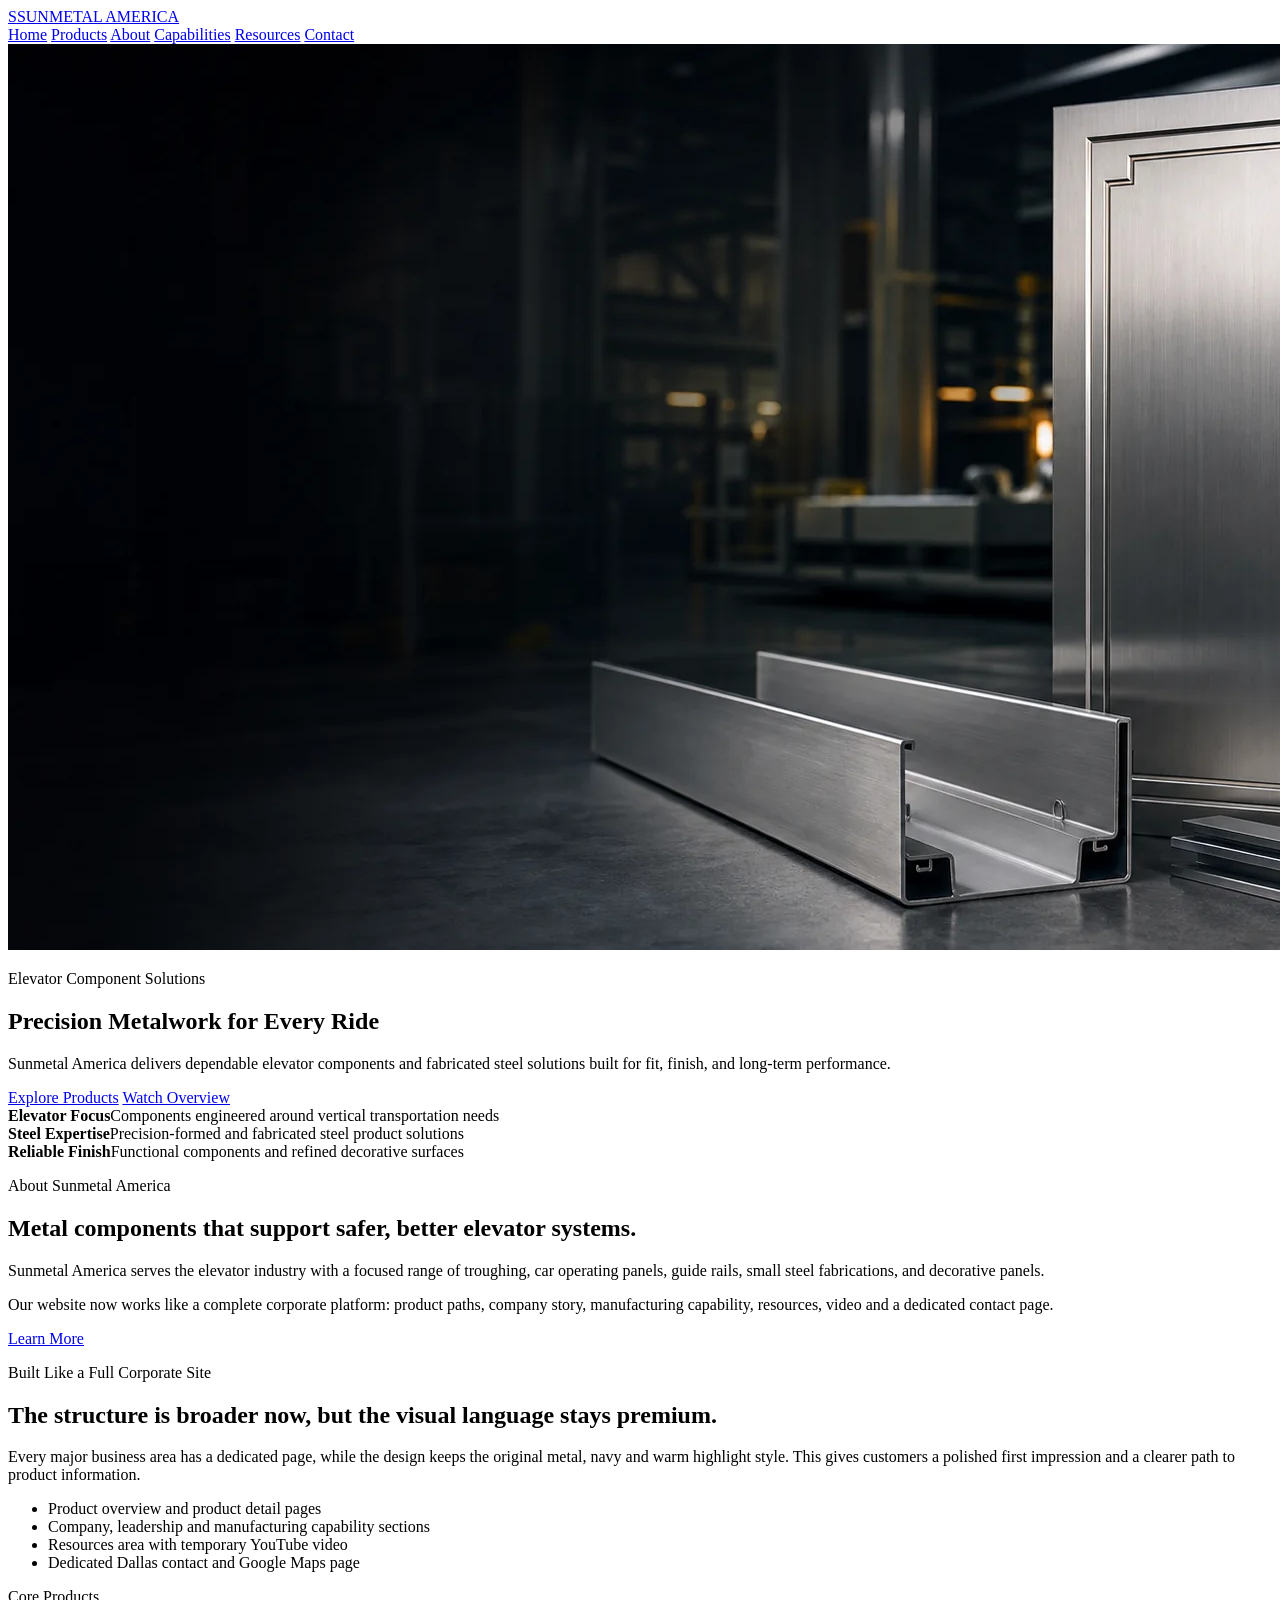
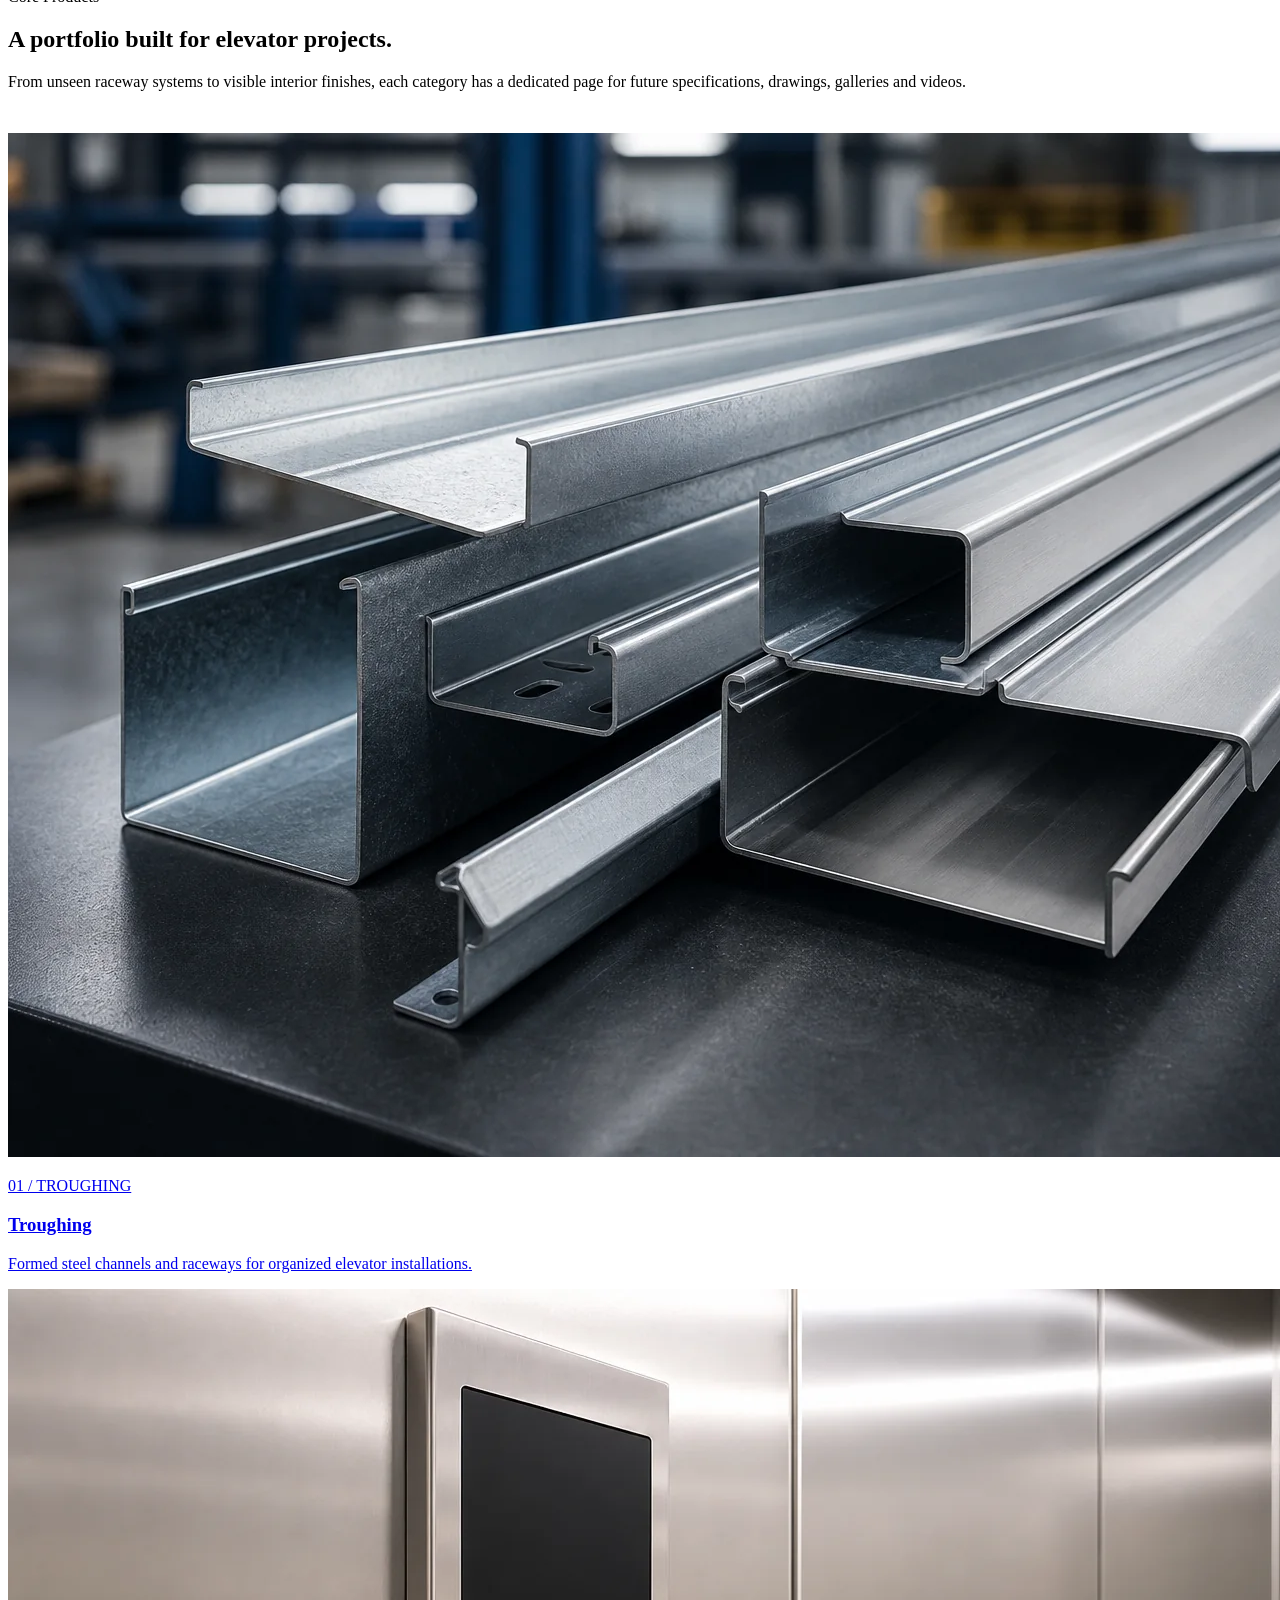
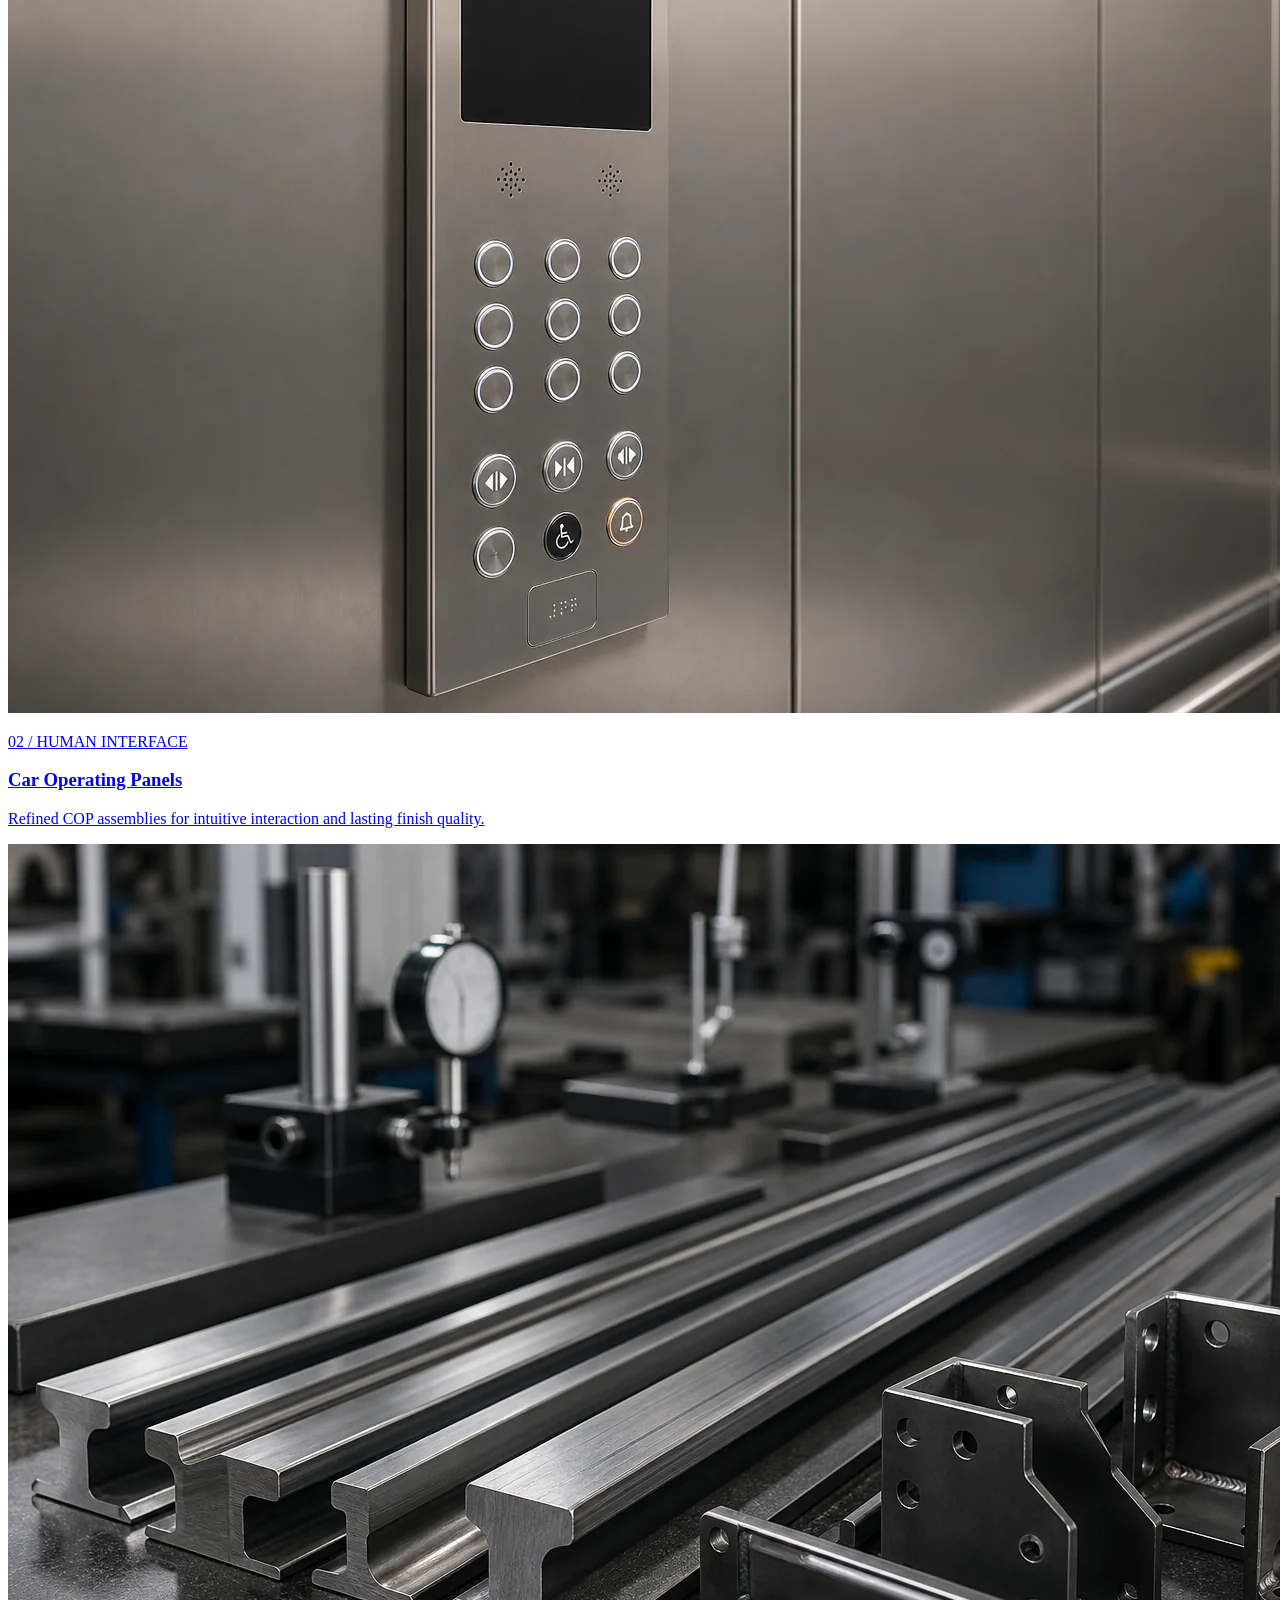
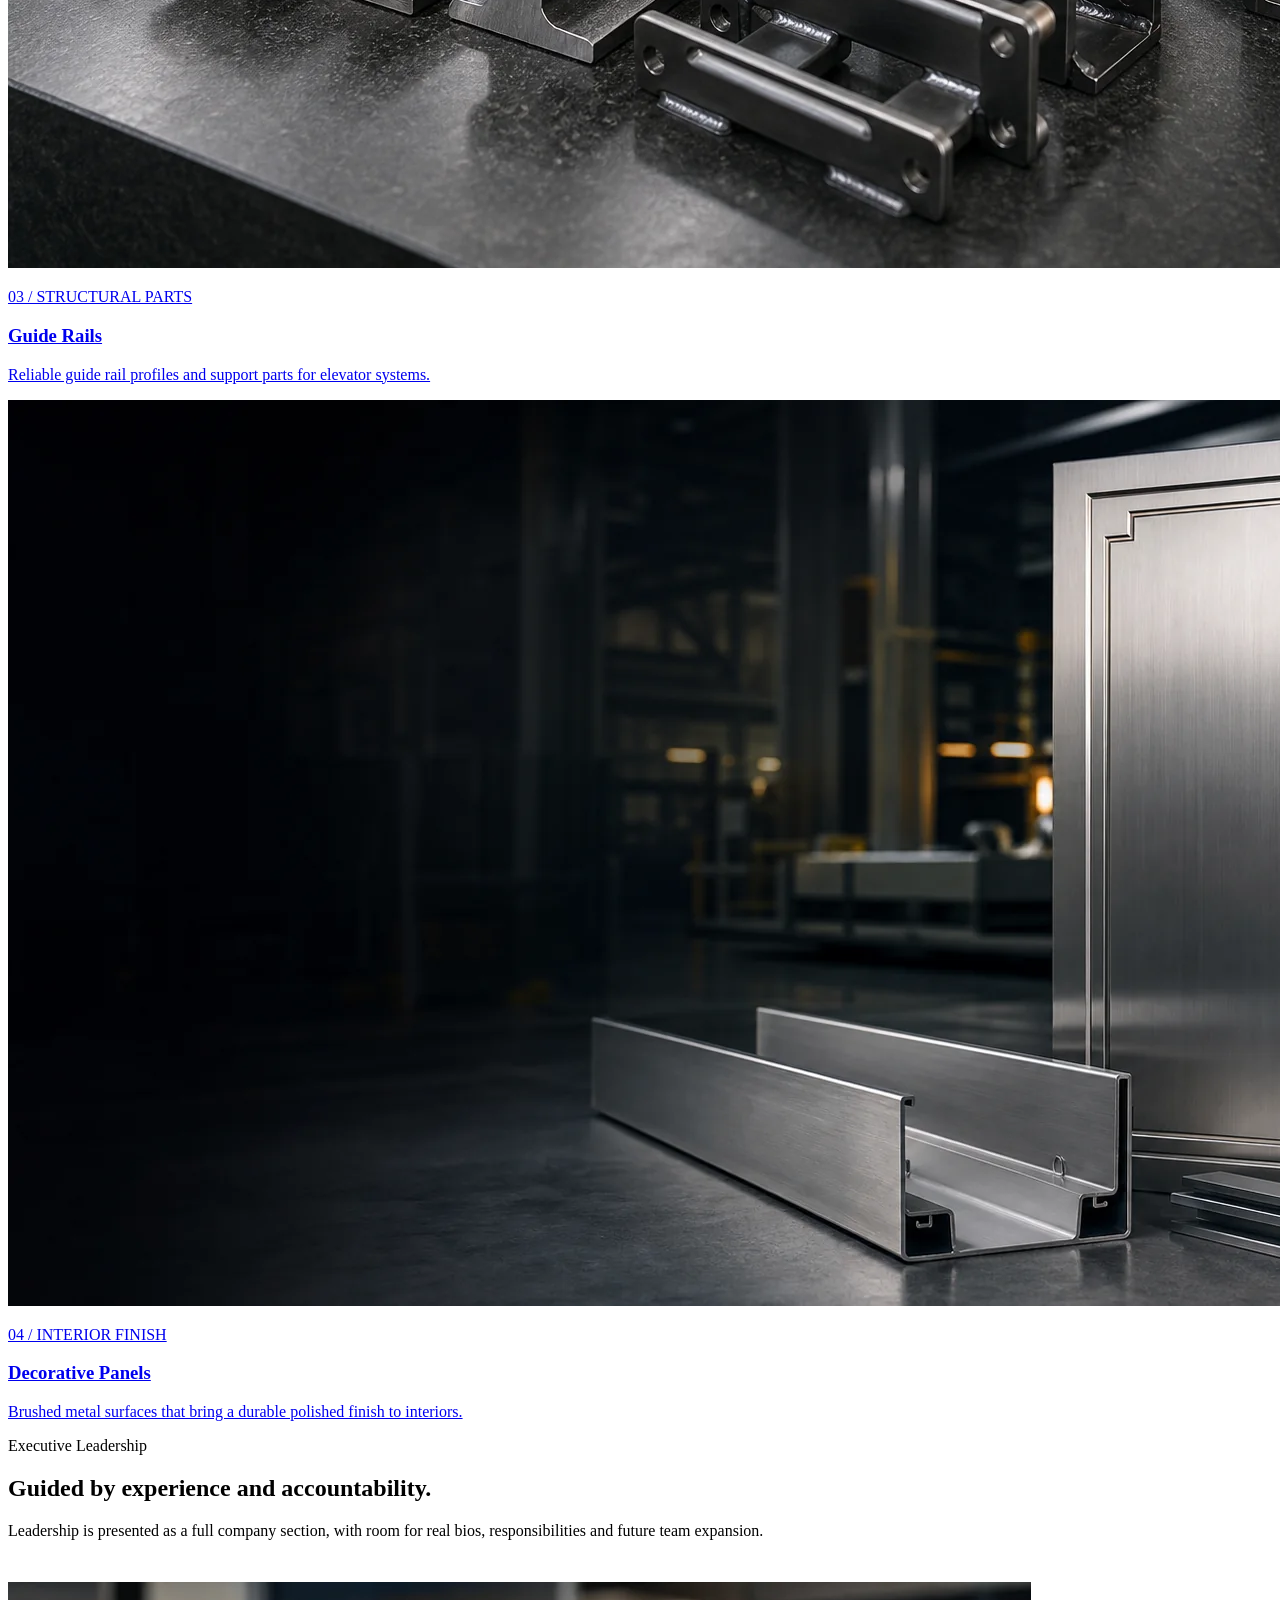
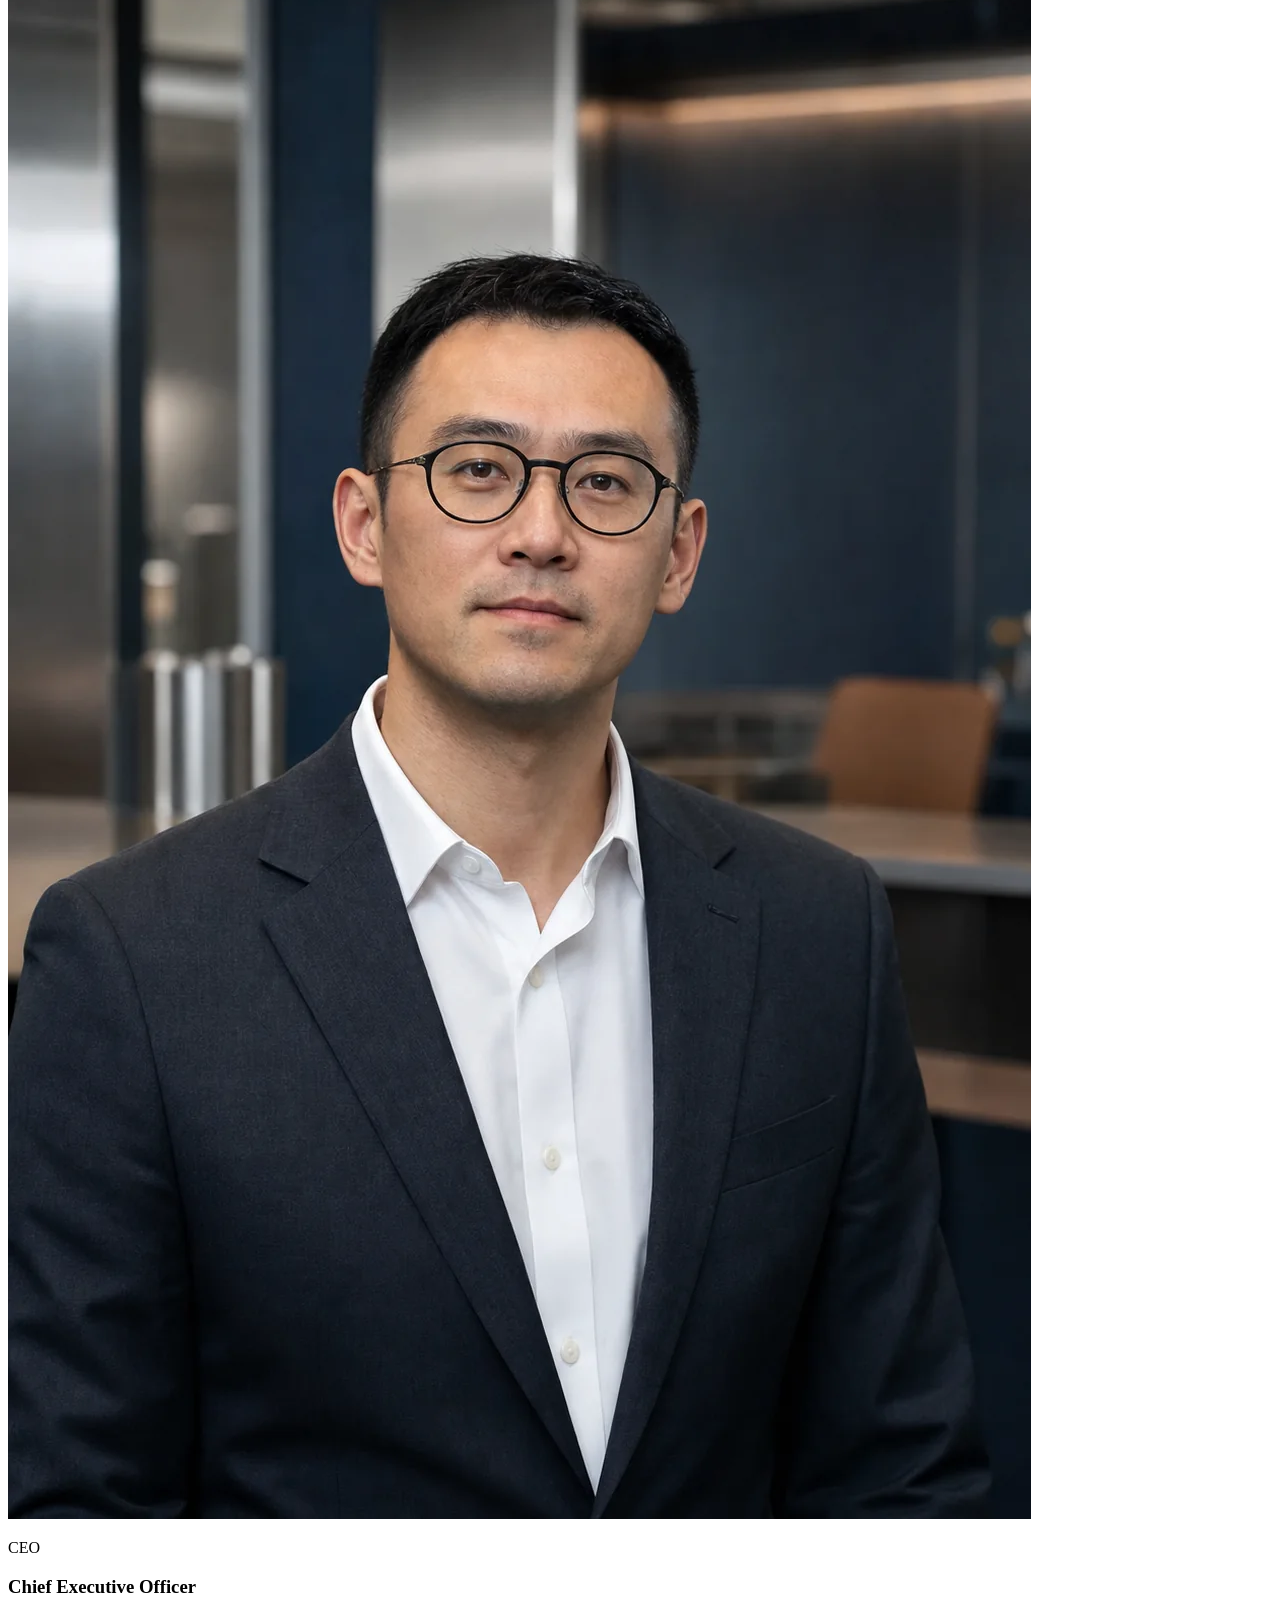
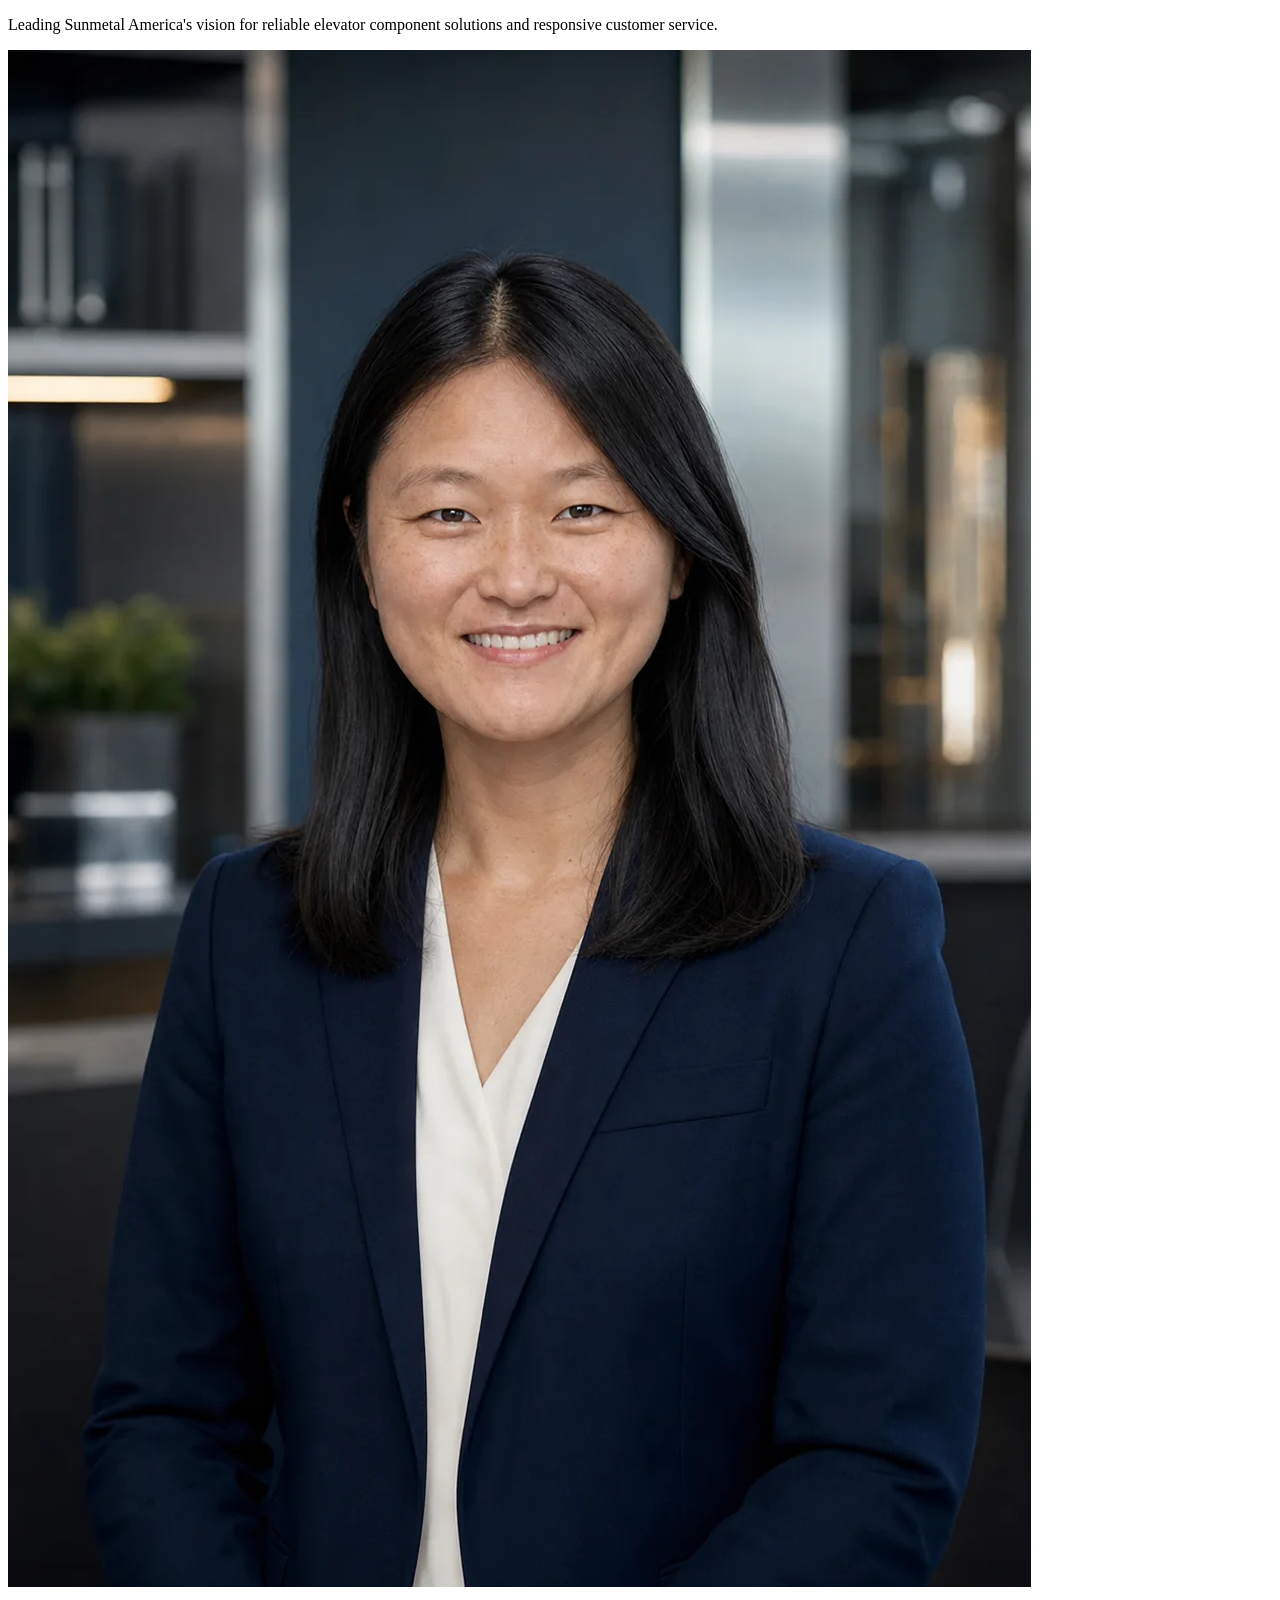
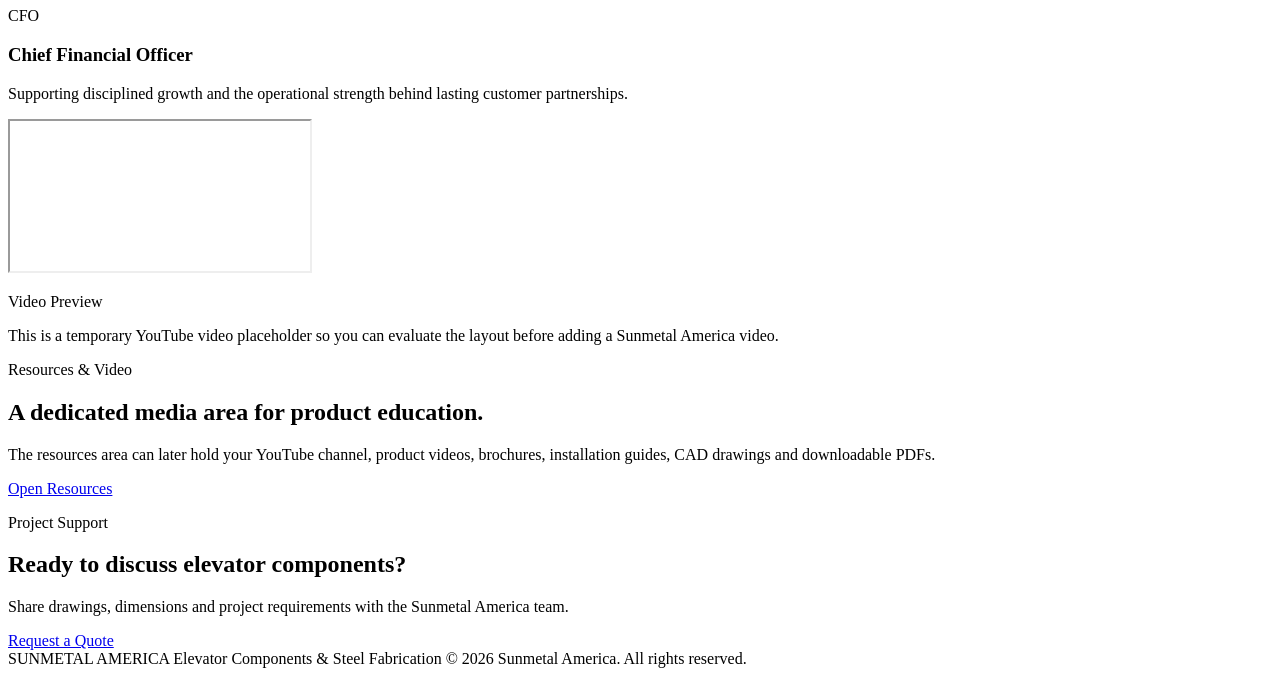
==== commit 5f04f759: "Add files via upload" ====
--- a/index.html
+++ b/index.html
@@ -56,6 +56,24 @@
             <p>Sunmetal America serves the elevator industry with a focused range of troughing, car operating panels, guide rails, small steel fabrications, and decorative panels.</p>
             <p>Our website now works like a complete corporate platform: product paths, company story, manufacturing capability, resources, video and a dedicated contact page.</p>
             <a class="button dark" href="about.html">Learn More</a>
+          </div>
+        </div>
+      </section>
+
+      <section class="section steel">
+        <div class="container split">
+          <div>
+            <p class="eyebrow">Built Like a Full Corporate Site</p>
+            <h2 class="section-title">The structure is broader now, but the visual language stays premium.</h2>
+          </div>
+          <div class="copy">
+            <p>Every major business area has a dedicated page, while the design keeps the original metal, navy and warm highlight style. This gives customers a polished first impression and a clearer path to product information.</p>
+            <ul class="feature-list">
+              <li>Product overview and product detail pages</li>
+              <li>Company, leadership and manufacturing capability sections</li>
+              <li>Resources area with temporary YouTube video</li>
+              <li>Dedicated Dallas contact and Google Maps page</li>
+            </ul>
           </div>
         </div>
       </section>
